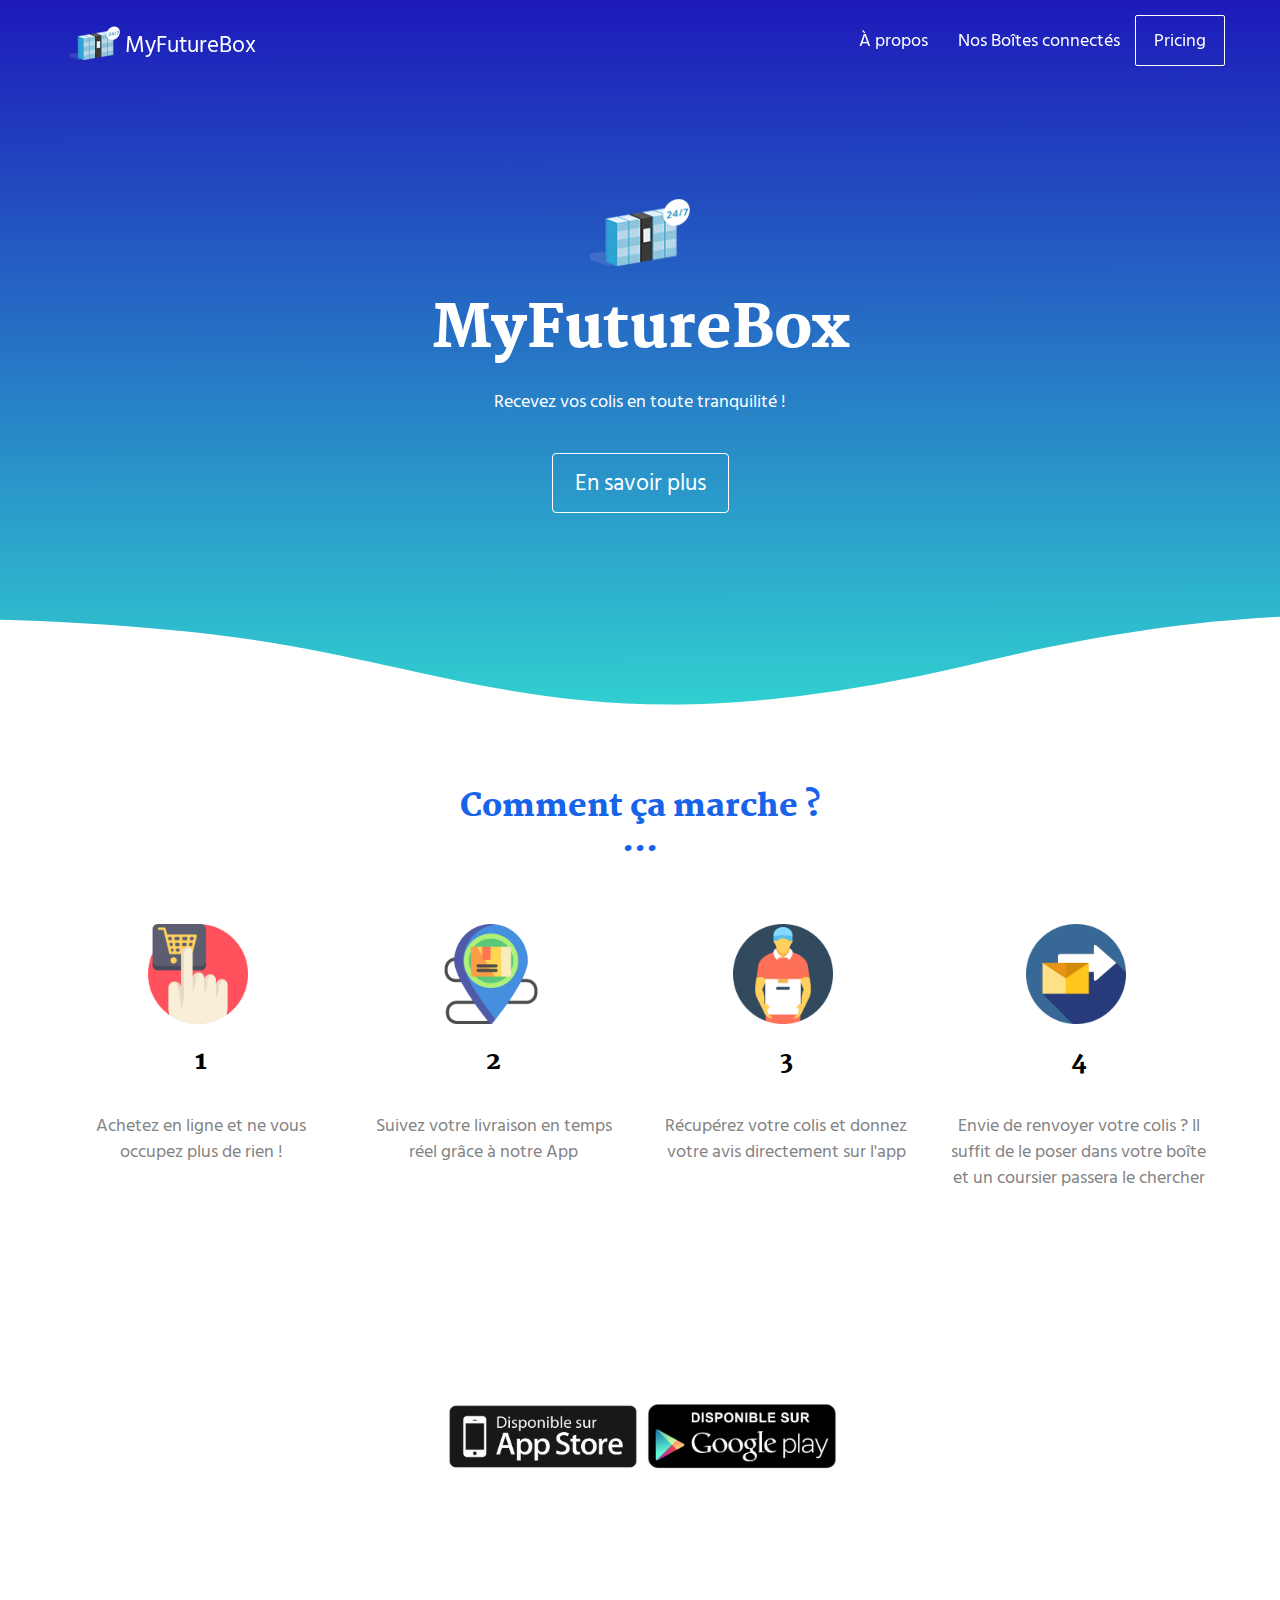
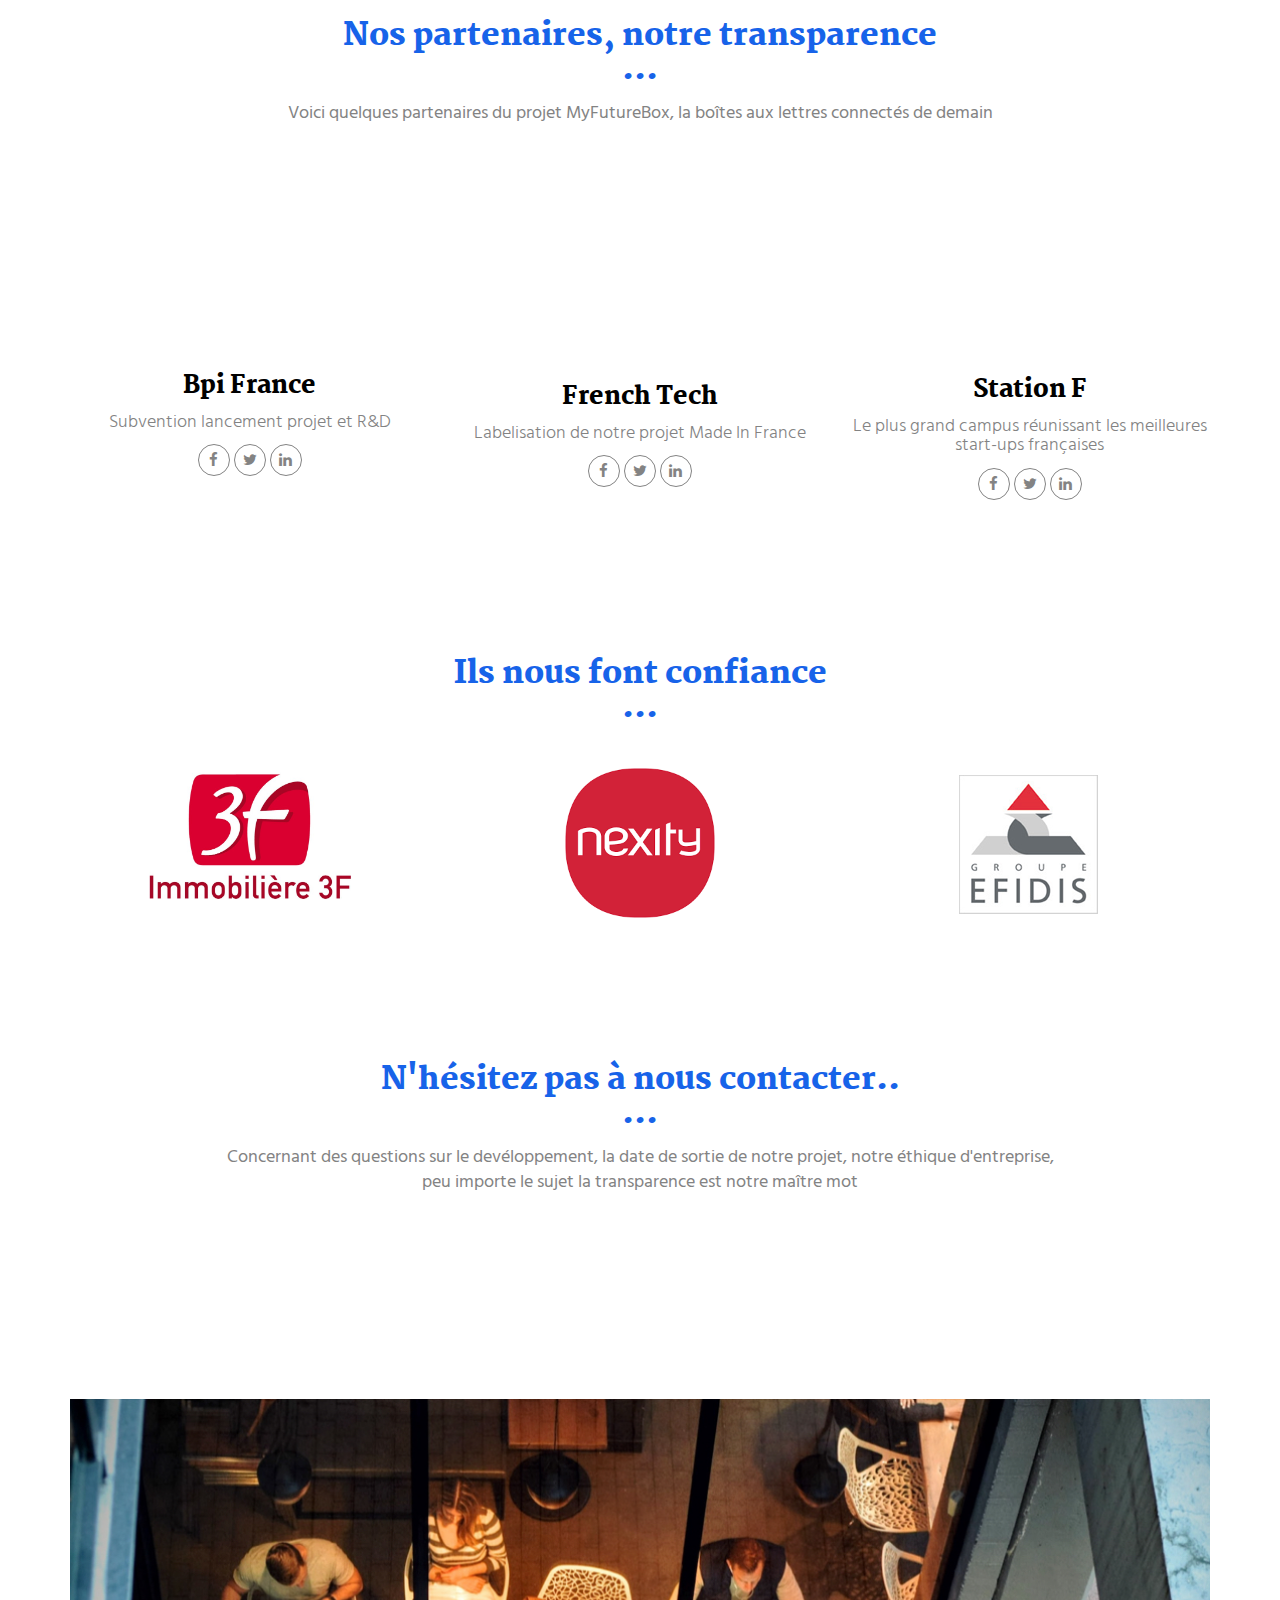
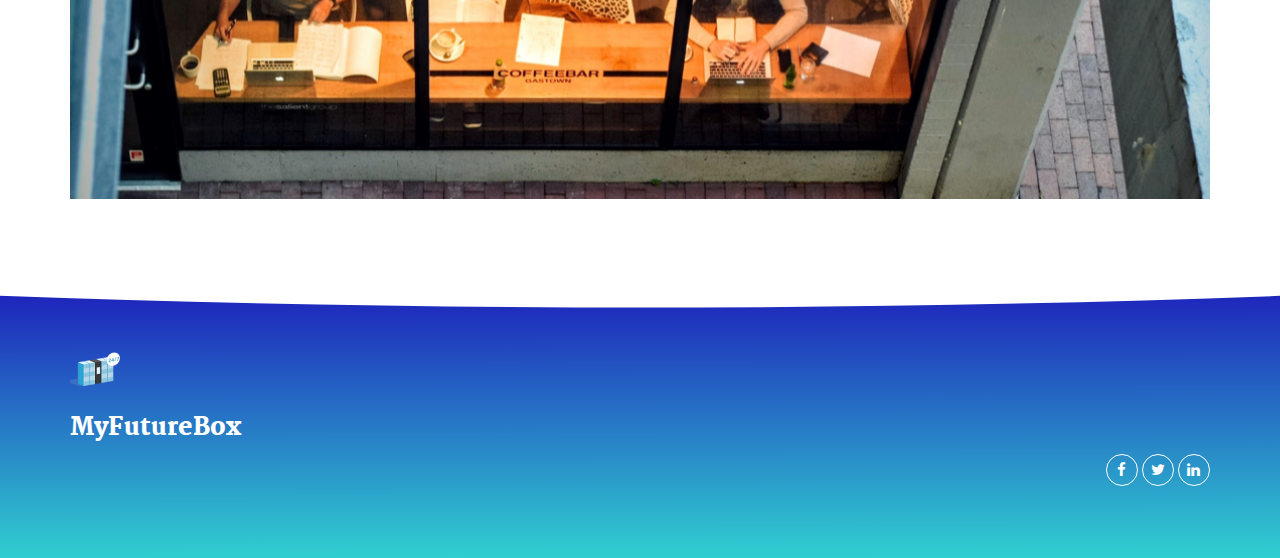
==== index.html @ 187f5837 "changed image" ====
<!DOCTYPE html>
<html lang="en">

<head>
  <meta charset="UTF-8">
  <meta content="IE=edge" http-equiv="X-UA-Compatible">
  <meta content="width=device-width,initial-scale=1" name="viewport">
  <meta content="description" name="description">
  <meta name="google" content="notranslate" />
  <meta content="Mashup templates have been developped by Orson.io team" name="author">

  <!-- Disable tap highlight on IE -->
  <meta name="msapplication-tap-highlight" content="no">
  
  
  <link rel="apple-touch-icon" sizes="180x180" href="./assets/apple-icon-180x180.png">
  <link href="./assets/favicon.ico" rel="icon">

  <link href="" rel="stylesheet">


  <title>MyFutureBox</title>
  <link rel="icon" type="image/png" href="assets/images/h23.png" />

<link href="./main.550dcf66.css" rel="stylesheet"></head>

<body> <!-- Add your content of header -->
<header>
  <nav class="navbar navbar-default active">
    <div class="container">
      <div class="navbar-header">
        <button type="button" class="navbar-toggle collapsed" data-toggle="collapse" data-target="#navbar-collapse" aria-expanded="false">
          <span class="sr-only">Toggle navigation</span>
          <span class="icon-bar"></span>
          <span class="icon-bar"></span>
          <span class="icon-bar"></span>
        </button>
        <a class="navbar-brand" href="./index.html" title="">
          <img src="./assets/images/h24.png" class="navbar-logo-img" alt="" style="width: 50px;">
          MyFutureBox
        </a>
      </div>

      <div class="collapse navbar-collapse" id="navbar-collapse">
        <ul class="nav navbar-nav navbar-right">
          <li><a href="./index.html" title="">À propos</a></li>
          <li><a href="./project.html" title="">Nos Boîtes connectés</a></li>
          <li>
            <p>
              <a href="./components.html" class="btn btn-default navbar-btn" title="">Pricing</a>
            </p>
          </li>

        </ul>
      </div> 
    </div>
  </nav>
</header>

<!-- Add your site or app content here -->
  <div class="hero-full-container background-image-container white-text-container">
    <div class="container">
      <div class="row">
        <div class="col-xs-12">
          <img src="./assets/images/h24.png" alt="">
          <h1>MyFutureBox</h1>
          <p>Recevez vos colis en toute tranquilité !</p>
          <br>
          <a href="./project.html" class="btn btn-default btn-lg" title="">En savoir plus</a>
        </div>
      </div>
    </div>
  </div>

  <div class="section-container">
    <div class="container">
      <div class="row">
        <div class="text-center">
          <h2 style="margin-bottom: 65px;">Comment ça marche ?</h2>
        </div>
        <div class="col-xs-12 col-md-3 ">
          <img src="assets/images/buy.png" alt="" style="width:100px; margin-left: 78px;">
         <div class="text-center">
          <h3>1</h3>
          <br>
          <p>Achetez en ligne et ne vous occupez plus de rien !</p>  
         </div> 
       </div>
       <div class="col-xs-12 col-md-3">
          <img src="assets/images/tracking.png" alt="" style="width:100px; margin-left: 78px;">
          <div class="text-center">
            <h3>2</h3>
            <br>
            <p>Suivez votre livraison en temps réel grâce à notre App</p>   
          </div>
       </div>
       <div class="col-xs-12 col-md-3">
          <img src="assets/images/delivery-man.png" alt="" style="width:100px; margin-left: 78px;">
          <div class="text-center">
            <h3>3</h3>
            <br>
            <p>Récupérez votre colis et donnez votre avis directement sur l'app</p>   
          </div>
       </div>
       <div class="col-xs-12 col-md-3">
          <img src="assets/images/email.png" alt="" style="width:100px; margin-left: 78px;">
          <div class="text-center">
            <h3>4</h3>
            <br>
            <p>Envie de renvoyer votre colis ? Il suffit de le poser dans votre boîte et un coursier passera le chercher</p>   
          </div>
       </div>
      </div>
    </div>
  </div>

  <div class="section-container">
    <div class="container">
      <div class="row">      
          <div class="col-xs-12 col-md-5 col-md-offset-1">
            <img src="assets/images/iphonex3.png" alt="" style="width: 900px;">
          </div> 
      </div> 
          <div class="text-center" style="margin-top: 50px;">
            <img src="assets/images/appstore.jpg" alt="" style="width: 200px;">
            <img src="assets/images/google.jpg" alt="" style="width: 190px;">
        </div>  
    </div>
  </div>

  <div class="section-container">
    <div class="container text-center">
      <div class="row section-container-spacer">
        <div class="col-xs-12 col-md-12">
          <h2>Nos partenaires, notre transparence</h2>
          <p>Voici quelques partenaires du projet MyFutureBox, la boîtes aux lettres connectés de demain </p>
        </div>  
      </div>
      <div class="row">
        <div class="col-xs-12 col-md-4">
          <img src="./assets/images/profil-01.jpg" alt="" class="reveal img-responsive reveal-content image-center">
          <h3>Bpi France</h3>
          <h4>Subvention lancement projet et R&D</h4>
          <p>
            <a href="https://facebook.com/" class="social-round-icon fa-icon" title="">
              <i class="fa fa-facebook" aria-hidden="true"></i>
            </a>
            <a href="https://twitter.com/" class="social-round-icon fa-icon" title="">
              <i class="fa fa-twitter" aria-hidden="true"></i>
            </a>
            <a href="https://www.linkedin.com/" class="social-round-icon fa-icon" title="">
              <i class="fa fa-linkedin" aria-hidden="true"></i>
            </a>
          </p>
        </div>
       
        <div class="col-xs-12 col-md-4">
          <img src="./assets/images/profil-02.jpg" alt="" class="reveal img-responsive reveal-content image-center">
          <h3>French Tech</h3>
          <h4>Labelisation de notre projet Made In France</h4>
         
          <p>
            <a href="https://facebook.com/" class="social-round-icon fa-icon" title="">
              <i class="fa fa-facebook" aria-hidden="true"></i>
            </a>
            <a href="https://twitter.com/" class="social-round-icon fa-icon" title="">
              <i class="fa fa-twitter" aria-hidden="true"></i>
            </a>
            <a href="https://www.linkedin.com/" class="social-round-icon fa-icon" title="">
              <i class="fa fa-linkedin" aria-hidden="true"></i>
            </a>
          </p>
        </div>
        <div class="col-xs-12 col-md-4">
          <img src="./assets/images/profil-03.jpg" alt="" class="reveal img-responsive reveal-content image-center" style="width: 184px;">
          <h3>Station F</h3>
          <h4>Le plus grand campus réunissant les meilleures start-ups françaises</h4>
          
          <p>
            <a href="https://facebook.com/" class="social-round-icon fa-icon" title="">
              <i class="fa fa-facebook" aria-hidden="true"></i>
            </a>
            <a href="https://twitter.com/" class="social-round-icon fa-icon" title="">
              <i class="fa fa-twitter" aria-hidden="true"></i>
            </a>
            <a href="https://www.linkedin.com/" class="social-round-icon fa-icon" title="">
              <i class="fa fa-linkedin" aria-hidden="true"></i>
            </a>
          </p>
        </div>
      </div>
    </div>
  </div>

  <div class="section-container">
    <div class="container text-center">
      <div class="row section-container-spacer">
        <div class="col-xs-12 col-md-12">
          <h2 class="text-center">Ils nous font confiance</h2>
          
        </div>  
      </div>
      <div class="row">
        <div class="col-xs-12 col-md-4">
          <img src="./assets/images/logo-01.png" alt="" class="img-responsive reveal-content image-center" style="width: 220px;">

        </div>
       
        <div class="col-xs-12 col-md-4">
          <img src="./assets/images/logo-02.png" alt="" class="img-responsive reveal-content image-center" style="width: 150px;">
        </div>
        <div class="col-xs-12 col-md-4">
          <img src="./assets/images/logo-03.png" alt="" class="img-responsive reveal-content image-center">
        </div>
      </div>
    </div>
  </div>
 
 
  <div class="section-container contact-container">
    <div class="container">
      <div class="row">
        <div class="col-xs-12 col-md-12">
          <div class="section-container-spacer">
            <h2 class="text-center">N'hésitez pas à nous contacter.. </h2>
            <p class="text-center">Concernant des questions sur le devéloppement, la date de sortie de notre projet, notre éthique d'entreprise,<br> peu importe le sujet la transparence est notre maître mot </p>
          </div>
          <div class="card-container">
            <div class="card card-shadow col-xs-10 col-xs-offset-1 col-md-8 col-md-offset-2 reveal">
              <form action="" class="reveal-content">
                <div class="row">
                  <div class="col-md-7">
                    <div class="form-group">
                      <input type="email" class="form-control" id="email" placeholder="Email">
                    </div>
                    <div class="form-group">
                      <input type="text" class="form-control" id="subject" placeholder="Sujet">
                    </div>
                    <div class="form-group">
                      <textarea class="form-control" rows="3" placeholder="Votre message"></textarea>
                    </div>
                    <button type="submit" class="btn btn-primary">Envoyer le message</button>
                  </div>
                  <div class="col-md-5">
                    <ul class="list-unstyled address-container">
                      <li>
                        <span class="fa-icon">
                          <i class="fa fa-phone" aria-hidden="true"></i>
                        </span>
                        + 33 9 07 45 12 65
                      </li>
                      <li>
                        <span class="fa-icon">
                          <i class="fa fa fa-map-o" aria-hidden="true"></i>
                        </span>
                        42 rue Moulbert 75016 Paris
                      </li>
                    </ul>
                  </div>
                </div>
              </form>
            </div>
            <div class="card-image col-xs-12" style="background-image: url('/assets/images/img-01.jpg')">
            </div>
          </div>
        </div>  
      </div>
    </div>
  </div>

<script>
  document.addEventListener("DOMContentLoaded", function (event) {
    navbarFixedTopAnimation();
  });
</script>

<footer class="footer-container white-text-container">
  <div class="container">
    <div class="row">

     
      <div class="col-xs-12">
        <img src="./assets/images/h24.png" class="navbar-logo-img" alt="" style="width: 50px;">
        <h3>MyFutureBox</h3>

        <div class="row">
          <div class="col-xs-12 col-sm-7">
          </div>
          <div class="col-xs-12 col-sm-5">
            <p class="text-right">
              <a href="https://facebook.com/" class="social-round-icon white-round-icon fa-icon" title="">
                <i class="fa fa-facebook" aria-hidden="true"></i>
              </a>
              <a href="https://twitter.com/" class="social-round-icon white-round-icon fa-icon" title="">
                <i class="fa fa-twitter" aria-hidden="true"></i>
              </a>
              <a href="https://www.linkedin.com/" class="social-round-icon white-round-icon fa-icon" title="">
                <i class="fa fa-linkedin" aria-hidden="true"></i>
              </a>
            </p>
          </div>
        </div>
        
        
      </div>
    </div>
  </div>
</footer>

<script>
  document.addEventListener("DOMContentLoaded", function (event) {
    navActivePage();
    scrollRevelation('.reveal');
  });
</script>

<!-- Google Analytics: change UA-XXXXX-X to be your site's ID 

<script>
  (function (i, s, o, g, r, a, m) {
    i['GoogleAnalyticsObject'] = r; i[r] = i[r] || function () {
      (i[r].q = i[r].q || []).push(arguments)
    }, i[r].l = 1 * new Date(); a = s.createElement(o),
      m = s.getElementsByTagName(o)[0]; a.async = 1; a.src = g; m.parentNode.insertBefore(a, m)
  })(window, document, 'script', '//www.google-analytics.com/analytics.js', 'ga');
  ga('create', 'UA-XXXXX-X', 'auto');
  ga('send', 'pageview');
</script>

--> <script type="text/javascript" src="./main.0cf8b554.js"></script></body>

</html>
---- main.550dcf66.css ----
@import url(https://fonts.googleapis.com/css?family=Hind+Siliguri:300,600|Martel:400,900);@import url(https://maxcdn.bootstrapcdn.com/font-awesome/4.7.0/css/font-awesome.min.css);/*!
 * Bootstrap v3.3.7 (http://getbootstrap.com)
 * Copyright 2011-2016 Twitter, Inc.
 * Licensed under MIT (https://github.com/twbs/bootstrap/blob/master/LICENSE)
 */
/*! normalize.css v3.0.3 | MIT License | github.com/necolas/normalize.css */html{font-family:sans-serif;-ms-text-size-adjust:100%;-webkit-text-size-adjust:100%}body{margin:0}article,aside,details,figcaption,figure,footer,header,hgroup,main,menu,nav,section,summary{display:block}audio,canvas,progress,video{display:inline-block;vertical-align:baseline}audio:not([controls]){display:none;height:0}[hidden],template{display:none}a{background-color:transparent}a:active,a:hover{outline:0}abbr[title]{border-bottom:1px dotted}b,strong{font-weight:700}dfn{font-style:italic}h1{font-size:2em;margin:.67em 0}mark{background:#ff0;color:#000}small{font-size:80%}sub,sup{font-size:75%;line-height:0;position:relative;vertical-align:baseline}sup{top:-.5em}sub{bottom:-.25em}img{border:0}svg:not(:root){overflow:hidden}figure{margin:1em 40px}hr{box-sizing:content-box;height:0}pre{overflow:auto}code,kbd,pre,samp{font-family:monospace,monospace;font-size:1em}button,input,optgroup,select,textarea{color:inherit;font:inherit;margin:0}button{overflow:visible}button,select{text-transform:none}button,html input[type=button],input[type=reset],input[type=submit]{-webkit-appearance:button;cursor:pointer}button[disabled],html input[disabled]{cursor:default}button::-moz-focus-inner,input::-moz-focus-inner{border:0;padding:0}input{line-height:normal}input[type=checkbox],input[type=radio]{box-sizing:border-box;padding:0}input[type=number]::-webkit-inner-spin-button,input[type=number]::-webkit-outer-spin-button{height:auto}input[type=search]{-webkit-appearance:textfield;box-sizing:content-box}input[type=search]::-webkit-search-cancel-button,input[type=search]::-webkit-search-decoration{-webkit-appearance:none}fieldset{border:1px solid silver;margin:0 2px;padding:.35em .625em .75em}textarea{overflow:auto}optgroup{font-weight:700}table{border-collapse:collapse;border-spacing:0}td,th{padding:0}

/*! Source: https://github.com/h5bp/html5-boilerplate/blob/master/src/css/main.css */@media print{*,:after,:before{background:transparent!important;color:#000!important;box-shadow:none!important;text-shadow:none!important}a,a:visited{text-decoration:underline}a[href]:after{content:" (" attr(href) ")"}abbr[title]:after{content:" (" attr(title) ")"}a[href^="#"]:after,a[href^="javascript:"]:after{content:""}blockquote,pre{border:1px solid #999;page-break-inside:avoid}thead{display:table-header-group}img,tr{page-break-inside:avoid}img{max-width:100%!important}h2,h3,p{orphans:3;widows:3}h2,h3{page-break-after:avoid}.navbar{display:none}.btn>.caret,.dropup>.btn>.caret{border-top-color:#000!important}.label{border:1px solid #000}.table{border-collapse:collapse!important}.table td,.table th{background-color:#fff!important}.table-bordered td,.table-bordered th{border:1px solid #ddd!important}}*,:after,:before{-webkit-box-sizing:border-box;-moz-box-sizing:border-box;box-sizing:border-box}html{font-size:10px;-webkit-tap-highlight-color:transparent}body{font-family:Hind Siliguri,Helvetica,Arial,sans-serif;font-size:18px;line-height:1.42857;color:#838383;background-color:#fff}button,input,select,textarea{font-family:inherit;font-size:inherit;line-height:inherit}a{color:#1763e9;text-decoration:none}a:focus,a:hover{color:#1045a4;text-decoration:underline}a:focus{outline:5px auto -webkit-focus-ring-color;outline-offset:-2px}figure{margin:0}img{vertical-align:middle}.img-responsive{display:block;max-width:100%;height:auto}.img-rounded{border-radius:4px}.img-thumbnail{padding:4px;line-height:1.42857;background-color:#fff;border:1px solid #ddd;border-radius:2px;-webkit-transition:all .2s ease-in-out;-o-transition:all .2s ease-in-out;transition:all .2s ease-in-out;display:inline-block;max-width:100%;height:auto}.img-circle{border-radius:50%}hr{margin-top:25px;margin-bottom:25px;border:0;border-top:1px solid #eee}.sr-only{position:absolute;width:1px;height:1px;margin:-1px;padding:0;overflow:hidden;clip:rect(0,0,0,0);border:0}.sr-only-focusable:active,.sr-only-focusable:focus{position:static;width:auto;height:auto;margin:0;overflow:visible;clip:auto}[role=button]{cursor:pointer}.h1,.h2,.h3,.h4,.h5,.h6,h1,h2,h3,h4,h5,h6{font-family:Martel,Times New Roman,Times,serif;font-weight:900;line-height:1.1;color:#1763e9}.h1 .small,.h1 small,.h2 .small,.h2 small,.h3 .small,.h3 small,.h4 .small,.h4 small,.h5 .small,.h5 small,.h6 .small,.h6 small,h1 .small,h1 small,h2 .small,h2 small,h3 .small,h3 small,h4 .small,h4 small,h5 .small,h5 small,h6 .small,h6 small{font-weight:400;line-height:1;color:#777}.h1,.h2,.h3,h1,h2,h3{margin-top:25px;margin-bottom:12.5px}.h1 .small,.h1 small,.h2 .small,.h2 small,.h3 .small,.h3 small,h1 .small,h1 small,h2 .small,h2 small,h3 .small,h3 small{font-size:65%}.h4,.h5,.h6,h4,h5,h6{margin-top:12.5px;margin-bottom:12.5px}.h4 .small,.h4 small,.h5 .small,.h5 small,.h6 .small,.h6 small,h4 .small,h4 small,h5 .small,h5 small,h6 .small,h6 small{font-size:75%}.h1,h1{font-size:59px}.h2,h2{font-size:31px}.h3,h3{font-size:24px}.h4,.h5,h4,h5{font-size:18px}.h6,h6{font-size:16px}p{margin:0 0 12.5px}.lead{margin-bottom:25px;font-size:20px;font-weight:300;line-height:1.4}@media (min-width:768px){.lead{font-size:27px}}.small,small{font-size:77%}.mark,mark{background-color:#fcf8e3;padding:.2em}.text-left{text-align:left}.text-right{text-align:right}.text-center{text-align:center}.text-justify{text-align:justify}.text-nowrap{white-space:nowrap}.text-lowercase{text-transform:lowercase}.initialism,.text-uppercase{text-transform:uppercase}.text-capitalize{text-transform:capitalize}.text-muted{color:#777}.text-primary{color:#1763e9}a.text-primary:focus,a.text-primary:hover{color:#124fbb}.text-success{color:#fff}a.text-success:focus,a.text-success:hover{color:#e6e6e6}.text-info{color:#31708f}a.text-info:focus,a.text-info:hover{color:#245269}.text-warning{color:#8a6d3b}a.text-warning:focus,a.text-warning:hover{color:#66512c}.text-danger{color:#fff}a.text-danger:focus,a.text-danger:hover{color:#e6e6e6}.bg-primary{color:#fff;background-color:#1763e9}a.bg-primary:focus,a.bg-primary:hover{background-color:#124fbb}.bg-success{background-color:#08005f}a.bg-success:focus,a.bg-success:hover{background-color:#04002c}.bg-info{background-color:#d9edf7}a.bg-info:focus,a.bg-info:hover{background-color:#afd9ee}.bg-warning{background-color:#fcf8e3}a.bg-warning:focus,a.bg-warning:hover{background-color:#f7ecb5}.bg-danger{background-color:#ca044b}a.bg-danger:focus,a.bg-danger:hover{background-color:#980338}.page-header{padding-bottom:11.5px;margin:50px 0 25px;border-bottom:1px solid #eee}ol,ul{margin-top:0;margin-bottom:12.5px}ol ol,ol ul,ul ol,ul ul{margin-bottom:0}.list-inline,.list-unstyled{padding-left:0;list-style:none}.list-inline{margin-left:-5px}.list-inline>li{display:inline-block;padding-left:5px;padding-right:5px}dl{margin-top:0;margin-bottom:25px}dd,dt{line-height:1.42857}dt{font-weight:700}dd{margin-left:0}.dl-horizontal dd:after,.dl-horizontal dd:before{content:" ";display:table}.dl-horizontal dd:after{clear:both}@media (min-width:768px){.dl-horizontal dt{float:left;width:160px;clear:left;text-align:right;overflow:hidden;text-overflow:ellipsis;white-space:nowrap}.dl-horizontal dd{margin-left:180px}}abbr[data-original-title],abbr[title]{cursor:help;border-bottom:1px dotted #777}.initialism{font-size:90%}blockquote{padding:12.5px 25px;margin:0 0 25px;font-size:22.5px;border-left:5px solid #eee}blockquote ol:last-child,blockquote p:last-child,blockquote ul:last-child{margin-bottom:0}blockquote .small,blockquote footer,blockquote small{display:block;font-size:80%;line-height:1.42857;color:#777}blockquote .small:before,blockquote footer:before,blockquote small:before{content:"\2014   \A0"}.blockquote-reverse,blockquote.pull-right{padding-right:15px;padding-left:0;border-right:5px solid #eee;border-left:0;text-align:right}.blockquote-reverse .small:before,.blockquote-reverse footer:before,.blockquote-reverse small:before,blockquote.pull-right .small:before,blockquote.pull-right footer:before,blockquote.pull-right small:before{content:""}.blockquote-reverse .small:after,.blockquote-reverse footer:after,.blockquote-reverse small:after,blockquote.pull-right .small:after,blockquote.pull-right footer:after,blockquote.pull-right small:after{content:"\A0   \2014"}address{margin-bottom:25px;font-style:normal;line-height:1.42857}code,kbd,pre,samp{font-family:Menlo,Monaco,Consolas,Courier New,monospace}code{color:#c7254e;background-color:#f9f2f4}code,kbd{padding:2px 4px;font-size:90%;border-radius:2px}kbd{color:#fff;background-color:#333;box-shadow:inset 0 -1px 0 rgba(0,0,0,.25)}kbd kbd{padding:0;font-size:100%;font-weight:700;box-shadow:none}pre{display:block;padding:12px;margin:0 0 12.5px;font-size:17px;line-height:1.42857;word-break:break-all;word-wrap:break-word;color:#333;background-color:#f5f5f5;border:1px solid #ccc;border-radius:2px}pre code{padding:0;font-size:inherit;color:inherit;white-space:pre-wrap;background-color:transparent;border-radius:0}.pre-scrollable{max-height:340px;overflow-y:scroll}.container{margin-right:auto;margin-left:auto;padding-left:15px;padding-right:15px}.container:after,.container:before{content:" ";display:table}.container:after{clear:both}@media (min-width:768px){.container{width:750px}}@media (min-width:992px){.container{width:970px}}@media (min-width:1200px){.container{width:1170px}}.container-fluid{margin-right:auto;margin-left:auto;padding-left:15px;padding-right:15px}.container-fluid:after,.container-fluid:before{content:" ";display:table}.container-fluid:after{clear:both}.row{margin-left:-15px;margin-right:-15px}.row:after,.row:before{content:" ";display:table}.row:after{clear:both}.col-lg-1,.col-lg-2,.col-lg-3,.col-lg-4,.col-lg-5,.col-lg-6,.col-lg-7,.col-lg-8,.col-lg-9,.col-lg-10,.col-lg-11,.col-lg-12,.col-md-1,.col-md-2,.col-md-3,.col-md-4,.col-md-5,.col-md-6,.col-md-7,.col-md-8,.col-md-9,.col-md-10,.col-md-11,.col-md-12,.col-sm-1,.col-sm-2,.col-sm-3,.col-sm-4,.col-sm-5,.col-sm-6,.col-sm-7,.col-sm-8,.col-sm-9,.col-sm-10,.col-sm-11,.col-sm-12,.col-xs-1,.col-xs-2,.col-xs-3,.col-xs-4,.col-xs-5,.col-xs-6,.col-xs-7,.col-xs-8,.col-xs-9,.col-xs-10,.col-xs-11,.col-xs-12{position:relative;min-height:1px;padding-left:15px;padding-right:15px}.col-xs-1,.col-xs-2,.col-xs-3,.col-xs-4,.col-xs-5,.col-xs-6,.col-xs-7,.col-xs-8,.col-xs-9,.col-xs-10,.col-xs-11,.col-xs-12{float:left}.col-xs-1{width:8.33333%}.col-xs-2{width:16.66667%}.col-xs-3{width:25%}.col-xs-4{width:33.33333%}.col-xs-5{width:41.66667%}.col-xs-6{width:50%}.col-xs-7{width:58.33333%}.col-xs-8{width:66.66667%}.col-xs-9{width:75%}.col-xs-10{width:83.33333%}.col-xs-11{width:91.66667%}.col-xs-12{width:100%}.col-xs-pull-0{right:auto}.col-xs-pull-1{right:8.33333%}.col-xs-pull-2{right:16.66667%}.col-xs-pull-3{right:25%}.col-xs-pull-4{right:33.33333%}.col-xs-pull-5{right:41.66667%}.col-xs-pull-6{right:50%}.col-xs-pull-7{right:58.33333%}.col-xs-pull-8{right:66.66667%}.col-xs-pull-9{right:75%}.col-xs-pull-10{right:83.33333%}.col-xs-pull-11{right:91.66667%}.col-xs-pull-12{right:100%}.col-xs-push-0{left:auto}.col-xs-push-1{left:8.33333%}.col-xs-push-2{left:16.66667%}.col-xs-push-3{left:25%}.col-xs-push-4{left:33.33333%}.col-xs-push-5{left:41.66667%}.col-xs-push-6{left:50%}.col-xs-push-7{left:58.33333%}.col-xs-push-8{left:66.66667%}.col-xs-push-9{left:75%}.col-xs-push-10{left:83.33333%}.col-xs-push-11{left:91.66667%}.col-xs-push-12{left:100%}.col-xs-offset-0{margin-left:0}.col-xs-offset-1{margin-left:8.33333%}.col-xs-offset-2{margin-left:16.66667%}.col-xs-offset-3{margin-left:25%}.col-xs-offset-4{margin-left:33.33333%}.col-xs-offset-5{margin-left:41.66667%}.col-xs-offset-6{margin-left:50%}.col-xs-offset-7{margin-left:58.33333%}.col-xs-offset-8{margin-left:66.66667%}.col-xs-offset-9{margin-left:75%}.col-xs-offset-10{margin-left:83.33333%}.col-xs-offset-11{margin-left:91.66667%}.col-xs-offset-12{margin-left:100%}@media (min-width:768px){.col-sm-1,.col-sm-2,.col-sm-3,.col-sm-4,.col-sm-5,.col-sm-6,.col-sm-7,.col-sm-8,.col-sm-9,.col-sm-10,.col-sm-11,.col-sm-12{float:left}.col-sm-1{width:8.33333%}.col-sm-2{width:16.66667%}.col-sm-3{width:25%}.col-sm-4{width:33.33333%}.col-sm-5{width:41.66667%}.col-sm-6{width:50%}.col-sm-7{width:58.33333%}.col-sm-8{width:66.66667%}.col-sm-9{width:75%}.col-sm-10{width:83.33333%}.col-sm-11{width:91.66667%}.col-sm-12{width:100%}.col-sm-pull-0{right:auto}.col-sm-pull-1{right:8.33333%}.col-sm-pull-2{right:16.66667%}.col-sm-pull-3{right:25%}.col-sm-pull-4{right:33.33333%}.col-sm-pull-5{right:41.66667%}.col-sm-pull-6{right:50%}.col-sm-pull-7{right:58.33333%}.col-sm-pull-8{right:66.66667%}.col-sm-pull-9{right:75%}.col-sm-pull-10{right:83.33333%}.col-sm-pull-11{right:91.66667%}.col-sm-pull-12{right:100%}.col-sm-push-0{left:auto}.col-sm-push-1{left:8.33333%}.col-sm-push-2{left:16.66667%}.col-sm-push-3{left:25%}.col-sm-push-4{left:33.33333%}.col-sm-push-5{left:41.66667%}.col-sm-push-6{left:50%}.col-sm-push-7{left:58.33333%}.col-sm-push-8{left:66.66667%}.col-sm-push-9{left:75%}.col-sm-push-10{left:83.33333%}.col-sm-push-11{left:91.66667%}.col-sm-push-12{left:100%}.col-sm-offset-0{margin-left:0}.col-sm-offset-1{margin-left:8.33333%}.col-sm-offset-2{margin-left:16.66667%}.col-sm-offset-3{margin-left:25%}.col-sm-offset-4{margin-left:33.33333%}.col-sm-offset-5{margin-left:41.66667%}.col-sm-offset-6{margin-left:50%}.col-sm-offset-7{margin-left:58.33333%}.col-sm-offset-8{margin-left:66.66667%}.col-sm-offset-9{margin-left:75%}.col-sm-offset-10{margin-left:83.33333%}.col-sm-offset-11{margin-left:91.66667%}.col-sm-offset-12{margin-left:100%}}@media (min-width:992px){.col-md-1,.col-md-2,.col-md-3,.col-md-4,.col-md-5,.col-md-6,.col-md-7,.col-md-8,.col-md-9,.col-md-10,.col-md-11,.col-md-12{float:left}.col-md-1{width:8.33333%}.col-md-2{width:16.66667%}.col-md-3{width:25%}.col-md-4{width:33.33333%}.col-md-5{width:41.66667%}.col-md-6{width:50%}.col-md-7{width:58.33333%}.col-md-8{width:66.66667%}.col-md-9{width:75%}.col-md-10{width:83.33333%}.col-md-11{width:91.66667%}.col-md-12{width:100%}.col-md-pull-0{right:auto}.col-md-pull-1{right:8.33333%}.col-md-pull-2{right:16.66667%}.col-md-pull-3{right:25%}.col-md-pull-4{right:33.33333%}.col-md-pull-5{right:41.66667%}.col-md-pull-6{right:50%}.col-md-pull-7{right:58.33333%}.col-md-pull-8{right:66.66667%}.col-md-pull-9{right:75%}.col-md-pull-10{right:83.33333%}.col-md-pull-11{right:91.66667%}.col-md-pull-12{right:100%}.col-md-push-0{left:auto}.col-md-push-1{left:8.33333%}.col-md-push-2{left:16.66667%}.col-md-push-3{left:25%}.col-md-push-4{left:33.33333%}.col-md-push-5{left:41.66667%}.col-md-push-6{left:50%}.col-md-push-7{left:58.33333%}.col-md-push-8{left:66.66667%}.col-md-push-9{left:75%}.col-md-push-10{left:83.33333%}.col-md-push-11{left:91.66667%}.col-md-push-12{left:100%}.col-md-offset-0{margin-left:0}.col-md-offset-1{margin-left:8.33333%}.col-md-offset-2{margin-left:16.66667%}.col-md-offset-3{margin-left:25%}.col-md-offset-4{margin-left:33.33333%}.col-md-offset-5{margin-left:41.66667%}.col-md-offset-6{margin-left:50%}.col-md-offset-7{margin-left:58.33333%}.col-md-offset-8{margin-left:66.66667%}.col-md-offset-9{margin-left:75%}.col-md-offset-10{margin-left:83.33333%}.col-md-offset-11{margin-left:91.66667%}.col-md-offset-12{margin-left:100%}}@media (min-width:1200px){.col-lg-1,.col-lg-2,.col-lg-3,.col-lg-4,.col-lg-5,.col-lg-6,.col-lg-7,.col-lg-8,.col-lg-9,.col-lg-10,.col-lg-11,.col-lg-12{float:left}.col-lg-1{width:8.33333%}.col-lg-2{width:16.66667%}.col-lg-3{width:25%}.col-lg-4{width:33.33333%}.col-lg-5{width:41.66667%}.col-lg-6{width:50%}.col-lg-7{width:58.33333%}.col-lg-8{width:66.66667%}.col-lg-9{width:75%}.col-lg-10{width:83.33333%}.col-lg-11{width:91.66667%}.col-lg-12{width:100%}.col-lg-pull-0{right:auto}.col-lg-pull-1{right:8.33333%}.col-lg-pull-2{right:16.66667%}.col-lg-pull-3{right:25%}.col-lg-pull-4{right:33.33333%}.col-lg-pull-5{right:41.66667%}.col-lg-pull-6{right:50%}.col-lg-pull-7{right:58.33333%}.col-lg-pull-8{right:66.66667%}.col-lg-pull-9{right:75%}.col-lg-pull-10{right:83.33333%}.col-lg-pull-11{right:91.66667%}.col-lg-pull-12{right:100%}.col-lg-push-0{left:auto}.col-lg-push-1{left:8.33333%}.col-lg-push-2{left:16.66667%}.col-lg-push-3{left:25%}.col-lg-push-4{left:33.33333%}.col-lg-push-5{left:41.66667%}.col-lg-push-6{left:50%}.col-lg-push-7{left:58.33333%}.col-lg-push-8{left:66.66667%}.col-lg-push-9{left:75%}.col-lg-push-10{left:83.33333%}.col-lg-push-11{left:91.66667%}.col-lg-push-12{left:100%}.col-lg-offset-0{margin-left:0}.col-lg-offset-1{margin-left:8.33333%}.col-lg-offset-2{margin-left:16.66667%}.col-lg-offset-3{margin-left:25%}.col-lg-offset-4{margin-left:33.33333%}.col-lg-offset-5{margin-left:41.66667%}.col-lg-offset-6{margin-left:50%}.col-lg-offset-7{margin-left:58.33333%}.col-lg-offset-8{margin-left:66.66667%}.col-lg-offset-9{margin-left:75%}.col-lg-offset-10{margin-left:83.33333%}.col-lg-offset-11{margin-left:91.66667%}.col-lg-offset-12{margin-left:100%}}table{background-color:transparent}caption{padding-top:8px;padding-bottom:8px;color:#777}caption,th{text-align:left}.table{width:100%;max-width:100%;margin-bottom:25px}.table>tbody>tr>td,.table>tbody>tr>th,.table>tfoot>tr>td,.table>tfoot>tr>th,.table>thead>tr>td,.table>thead>tr>th{padding:8px;line-height:1.42857;vertical-align:top;border-top:1px solid #ddd}.table>thead>tr>th{vertical-align:bottom;border-bottom:2px solid #ddd}.table>caption+thead>tr:first-child>td,.table>caption+thead>tr:first-child>th,.table>colgroup+thead>tr:first-child>td,.table>colgroup+thead>tr:first-child>th,.table>thead:first-child>tr:first-child>td,.table>thead:first-child>tr:first-child>th{border-top:0}.table>tbody+tbody{border-top:2px solid #ddd}.table .table{background-color:#fff}.table-condensed>tbody>tr>td,.table-condensed>tbody>tr>th,.table-condensed>tfoot>tr>td,.table-condensed>tfoot>tr>th,.table-condensed>thead>tr>td,.table-condensed>thead>tr>th{padding:5px}.table-bordered,.table-bordered>tbody>tr>td,.table-bordered>tbody>tr>th,.table-bordered>tfoot>tr>td,.table-bordered>tfoot>tr>th,.table-bordered>thead>tr>td,.table-bordered>thead>tr>th{border:1px solid #ddd}.table-bordered>thead>tr>td,.table-bordered>thead>tr>th{border-bottom-width:2px}.table-striped>tbody>tr:nth-of-type(odd){background-color:#f9f9f9}.table-hover>tbody>tr:hover{background-color:#f5f5f5}table col[class*=col-]{position:static;float:none;display:table-column}table td[class*=col-],table th[class*=col-]{position:static;float:none;display:table-cell}.table>tbody>tr.active>td,.table>tbody>tr.active>th,.table>tbody>tr>td.active,.table>tbody>tr>th.active,.table>tfoot>tr.active>td,.table>tfoot>tr.active>th,.table>tfoot>tr>td.active,.table>tfoot>tr>th.active,.table>thead>tr.active>td,.table>thead>tr.active>th,.table>thead>tr>td.active,.table>thead>tr>th.active{background-color:#f5f5f5}.table-hover>tbody>tr.active:hover>td,.table-hover>tbody>tr.active:hover>th,.table-hover>tbody>tr:hover>.active,.table-hover>tbody>tr>td.active:hover,.table-hover>tbody>tr>th.active:hover{background-color:#e8e8e8}.table>tbody>tr.success>td,.table>tbody>tr.success>th,.table>tbody>tr>td.success,.table>tbody>tr>th.success,.table>tfoot>tr.success>td,.table>tfoot>tr.success>th,.table>tfoot>tr>td.success,.table>tfoot>tr>th.success,.table>thead>tr.success>td,.table>thead>tr.success>th,.table>thead>tr>td.success,.table>thead>tr>th.success{background-color:#08005f}.table-hover>tbody>tr.success:hover>td,.table-hover>tbody>tr.success:hover>th,.table-hover>tbody>tr:hover>.success,.table-hover>tbody>tr>td.success:hover,.table-hover>tbody>tr>th.success:hover{background-color:#060046}.table>tbody>tr.info>td,.table>tbody>tr.info>th,.table>tbody>tr>td.info,.table>tbody>tr>th.info,.table>tfoot>tr.info>td,.table>tfoot>tr.info>th,.table>tfoot>tr>td.info,.table>tfoot>tr>th.info,.table>thead>tr.info>td,.table>thead>tr.info>th,.table>thead>tr>td.info,.table>thead>tr>th.info{background-color:#d9edf7}.table-hover>tbody>tr.info:hover>td,.table-hover>tbody>tr.info:hover>th,.table-hover>tbody>tr:hover>.info,.table-hover>tbody>tr>td.info:hover,.table-hover>tbody>tr>th.info:hover{background-color:#c4e3f3}.table>tbody>tr.warning>td,.table>tbody>tr.warning>th,.table>tbody>tr>td.warning,.table>tbody>tr>th.warning,.table>tfoot>tr.warning>td,.table>tfoot>tr.warning>th,.table>tfoot>tr>td.warning,.table>tfoot>tr>th.warning,.table>thead>tr.warning>td,.table>thead>tr.warning>th,.table>thead>tr>td.warning,.table>thead>tr>th.warning{background-color:#fcf8e3}.table-hover>tbody>tr.warning:hover>td,.table-hover>tbody>tr.warning:hover>th,.table-hover>tbody>tr:hover>.warning,.table-hover>tbody>tr>td.warning:hover,.table-hover>tbody>tr>th.warning:hover{background-color:#faf2cc}.table>tbody>tr.danger>td,.table>tbody>tr.danger>th,.table>tbody>tr>td.danger,.table>tbody>tr>th.danger,.table>tfoot>tr.danger>td,.table>tfoot>tr.danger>th,.table>tfoot>tr>td.danger,.table>tfoot>tr>th.danger,.table>thead>tr.danger>td,.table>thead>tr.danger>th,.table>thead>tr>td.danger,.table>thead>tr>th.danger{background-color:#ca044b}.table-hover>tbody>tr.danger:hover>td,.table-hover>tbody>tr.danger:hover>th,.table-hover>tbody>tr:hover>.danger,.table-hover>tbody>tr>td.danger:hover,.table-hover>tbody>tr>th.danger:hover{background-color:#b10442}.table-responsive{overflow-x:auto;min-height:.01%}@media screen and (max-width:767px){.table-responsive{width:100%;margin-bottom:18.75px;overflow-y:hidden;-ms-overflow-style:-ms-autohiding-scrollbar;border:1px solid #ddd}.table-responsive>.table{margin-bottom:0}.table-responsive>.table>tbody>tr>td,.table-responsive>.table>tbody>tr>th,.table-responsive>.table>tfoot>tr>td,.table-responsive>.table>tfoot>tr>th,.table-responsive>.table>thead>tr>td,.table-responsive>.table>thead>tr>th{white-space:nowrap}.table-responsive>.table-bordered{border:0}.table-responsive>.table-bordered>tbody>tr>td:first-child,.table-responsive>.table-bordered>tbody>tr>th:first-child,.table-responsive>.table-bordered>tfoot>tr>td:first-child,.table-responsive>.table-bordered>tfoot>tr>th:first-child,.table-responsive>.table-bordered>thead>tr>td:first-child,.table-responsive>.table-bordered>thead>tr>th:first-child{border-left:0}.table-responsive>.table-bordered>tbody>tr>td:last-child,.table-responsive>.table-bordered>tbody>tr>th:last-child,.table-responsive>.table-bordered>tfoot>tr>td:last-child,.table-responsive>.table-bordered>tfoot>tr>th:last-child,.table-responsive>.table-bordered>thead>tr>td:last-child,.table-responsive>.table-bordered>thead>tr>th:last-child{border-right:0}.table-responsive>.table-bordered>tbody>tr:last-child>td,.table-responsive>.table-bordered>tbody>tr:last-child>th,.table-responsive>.table-bordered>tfoot>tr:last-child>td,.table-responsive>.table-bordered>tfoot>tr:last-child>th{border-bottom:0}}fieldset{margin:0;min-width:0}fieldset,legend{padding:0;border:0}legend{display:block;width:100%;margin-bottom:25px;font-size:27px;line-height:inherit;color:#333;border-bottom:1px solid #e5e5e5}label{display:inline-block;max-width:100%;margin-bottom:5px;font-weight:700}input[type=search]{-webkit-box-sizing:border-box;-moz-box-sizing:border-box;box-sizing:border-box}input[type=checkbox],input[type=radio]{margin:4px 0 0;margin-top:1px\9;line-height:normal}input[type=file]{display:block}input[type=range]{display:block;width:100%}select[multiple],select[size]{height:auto}input[type=checkbox]:focus,input[type=file]:focus,input[type=radio]:focus{outline:5px auto -webkit-focus-ring-color;outline-offset:-2px}output{padding-top:13px}.form-control,output{display:block;font-size:18px;line-height:1.42857;color:#555}.form-control{width:100%;height:51px;padding:12px 18px;background-color:#fff;background-image:none;border:1px solid #ddd;border-radius:2px;-webkit-box-shadow:inset 0 1px 1px rgba(0,0,0,.075);box-shadow:inset 0 1px 1px rgba(0,0,0,.075);-webkit-transition:border-color .15s ease-in-out,box-shadow .15s ease-in-out;-o-transition:border-color ease-in-out .15s,box-shadow ease-in-out .15s;transition:border-color .15s ease-in-out,box-shadow .15s ease-in-out}.form-control:focus{border-color:#66afe9;-webkit-box-shadow:inset 0 1px 1px rgba(0,0,0,.075),0 0 8px rgba(102,175,233,.6);box-shadow:inset 0 1px 1px rgba(0,0,0,.075),0 0 8px rgba(102,175,233,.6)}.form-control::-moz-placeholder{color:#999;opacity:1}.form-control:-ms-input-placeholder{color:#999}.form-control::-webkit-input-placeholder{color:#999}.form-control::-ms-expand{border:0;background-color:transparent}.form-control[disabled],.form-control[readonly],fieldset[disabled] .form-control{background-color:#eee;opacity:1}.form-control[disabled],fieldset[disabled] .form-control{cursor:not-allowed}textarea.form-control{height:auto}input[type=search]{-webkit-appearance:none}@media screen and (-webkit-min-device-pixel-ratio:0){input[type=date].form-control,input[type=datetime-local].form-control,input[type=month].form-control,input[type=time].form-control{line-height:51px}.input-group-sm>.input-group-btn>input[type=date].btn,.input-group-sm>.input-group-btn>input[type=datetime-local].btn,.input-group-sm>.input-group-btn>input[type=month].btn,.input-group-sm>.input-group-btn>input[type=time].btn,.input-group-sm>input[type=date].form-control,.input-group-sm>input[type=date].input-group-addon,.input-group-sm>input[type=datetime-local].form-control,.input-group-sm>input[type=datetime-local].input-group-addon,.input-group-sm>input[type=month].form-control,.input-group-sm>input[type=month].input-group-addon,.input-group-sm>input[type=time].form-control,.input-group-sm>input[type=time].input-group-addon,.input-group-sm input[type=date],.input-group-sm input[type=datetime-local],.input-group-sm input[type=month],.input-group-sm input[type=time],input[type=date].input-sm,input[type=datetime-local].input-sm,input[type=month].input-sm,input[type=time].input-sm{line-height:37px}.input-group-lg>.input-group-btn>input[type=date].btn,.input-group-lg>.input-group-btn>input[type=datetime-local].btn,.input-group-lg>.input-group-btn>input[type=month].btn,.input-group-lg>.input-group-btn>input[type=time].btn,.input-group-lg>input[type=date].form-control,.input-group-lg>input[type=date].input-group-addon,.input-group-lg>input[type=datetime-local].form-control,.input-group-lg>input[type=datetime-local].input-group-addon,.input-group-lg>input[type=month].form-control,.input-group-lg>input[type=month].input-group-addon,.input-group-lg>input[type=time].form-control,.input-group-lg>input[type=time].input-group-addon,.input-group-lg input[type=date],.input-group-lg input[type=datetime-local],.input-group-lg input[type=month],.input-group-lg input[type=time],input[type=date].input-lg,input[type=datetime-local].input-lg,input[type=month].input-lg,input[type=time].input-lg{line-height:61px}}.form-group{margin-bottom:15px}.checkbox,.radio{position:relative;display:block;margin-top:10px;margin-bottom:10px}.checkbox label,.radio label{min-height:25px;padding-left:20px;margin-bottom:0;font-weight:400;cursor:pointer}.checkbox-inline input[type=checkbox],.checkbox input[type=checkbox],.radio-inline input[type=radio],.radio input[type=radio]{position:absolute;margin-left:-20px;margin-top:4px\9}.checkbox+.checkbox,.radio+.radio{margin-top:-5px}.checkbox-inline,.radio-inline{position:relative;display:inline-block;padding-left:20px;margin-bottom:0;vertical-align:middle;font-weight:400;cursor:pointer}.checkbox-inline+.checkbox-inline,.radio-inline+.radio-inline{margin-top:0;margin-left:10px}.checkbox-inline.disabled,.checkbox.disabled label,.radio-inline.disabled,.radio.disabled label,fieldset[disabled] .checkbox-inline,fieldset[disabled] .checkbox label,fieldset[disabled] .radio-inline,fieldset[disabled] .radio label,fieldset[disabled] input[type=checkbox],fieldset[disabled] input[type=radio],input[type=checkbox].disabled,input[type=checkbox][disabled],input[type=radio].disabled,input[type=radio][disabled]{cursor:not-allowed}.form-control-static{padding-top:13px;padding-bottom:13px;margin-bottom:0;min-height:43px}.form-control-static.input-lg,.form-control-static.input-sm,.input-group-lg>.form-control-static.form-control,.input-group-lg>.form-control-static.input-group-addon,.input-group-lg>.input-group-btn>.form-control-static.btn,.input-group-sm>.form-control-static.form-control,.input-group-sm>.form-control-static.input-group-addon,.input-group-sm>.input-group-btn>.form-control-static.btn{padding-left:0;padding-right:0}.input-group-sm>.form-control,.input-group-sm>.input-group-addon,.input-group-sm>.input-group-btn>.btn,.input-sm{height:37px;padding:7px 10px;font-size:14px;line-height:1.5;border-radius:2px}.input-group-sm>.input-group-btn>select.btn,.input-group-sm>select.form-control,.input-group-sm>select.input-group-addon,select.input-sm{height:37px;line-height:37px}.input-group-sm>.input-group-btn>select[multiple].btn,.input-group-sm>.input-group-btn>textarea.btn,.input-group-sm>select[multiple].form-control,.input-group-sm>select[multiple].input-group-addon,.input-group-sm>textarea.form-control,.input-group-sm>textarea.input-group-addon,select[multiple].input-sm,textarea.input-sm{height:auto}.form-group-sm .form-control{height:37px;padding:7px 10px;font-size:14px;line-height:1.5;border-radius:2px}.form-group-sm select.form-control{height:37px;line-height:37px}.form-group-sm select[multiple].form-control,.form-group-sm textarea.form-control{height:auto}.form-group-sm .form-control-static{height:37px;min-height:39px;padding:8px 10px;font-size:14px;line-height:1.5}.input-group-lg>.form-control,.input-group-lg>.input-group-addon,.input-group-lg>.input-group-btn>.btn,.input-lg{height:61px;padding:14px 22px;font-size:23px;line-height:1.33333;border-radius:4px}.input-group-lg>.input-group-btn>select.btn,.input-group-lg>select.form-control,.input-group-lg>select.input-group-addon,select.input-lg{height:61px;line-height:61px}.input-group-lg>.input-group-btn>select[multiple].btn,.input-group-lg>.input-group-btn>textarea.btn,.input-group-lg>select[multiple].form-control,.input-group-lg>select[multiple].input-group-addon,.input-group-lg>textarea.form-control,.input-group-lg>textarea.input-group-addon,select[multiple].input-lg,textarea.input-lg{height:auto}.form-group-lg .form-control{height:61px;padding:14px 22px;font-size:23px;line-height:1.33333;border-radius:4px}.form-group-lg select.form-control{height:61px;line-height:61px}.form-group-lg select[multiple].form-control,.form-group-lg textarea.form-control{height:auto}.form-group-lg .form-control-static{height:61px;min-height:48px;padding:15px 22px;font-size:23px;line-height:1.33333}.has-feedback{position:relative}.has-feedback .form-control{padding-right:63.75px}.form-control-feedback{position:absolute;top:0;right:0;z-index:2;display:block;width:51px;height:51px;line-height:51px;text-align:center;pointer-events:none}.form-group-lg .form-control+.form-control-feedback,.input-group-lg+.form-control-feedback,.input-group-lg>.form-control+.form-control-feedback,.input-group-lg>.input-group-addon+.form-control-feedback,.input-group-lg>.input-group-btn>.btn+.form-control-feedback,.input-lg+.form-control-feedback{width:61px;height:61px;line-height:61px}.form-group-sm .form-control+.form-control-feedback,.input-group-sm+.form-control-feedback,.input-group-sm>.form-control+.form-control-feedback,.input-group-sm>.input-group-addon+.form-control-feedback,.input-group-sm>.input-group-btn>.btn+.form-control-feedback,.input-sm+.form-control-feedback{width:37px;height:37px;line-height:37px}.has-success .checkbox,.has-success .checkbox-inline,.has-success.checkbox-inline label,.has-success.checkbox label,.has-success .control-label,.has-success .help-block,.has-success .radio,.has-success .radio-inline,.has-success.radio-inline label,.has-success.radio label{color:#fff}.has-success .form-control{border-color:#fff;-webkit-box-shadow:inset 0 1px 1px rgba(0,0,0,.075);box-shadow:inset 0 1px 1px rgba(0,0,0,.075)}.has-success .form-control:focus{border-color:#e6e6e6;-webkit-box-shadow:inset 0 1px 1px rgba(0,0,0,.075),0 0 6px #fff;box-shadow:inset 0 1px 1px rgba(0,0,0,.075),0 0 6px #fff}.has-success .input-group-addon{color:#fff;border-color:#fff;background-color:#08005f}.has-success .form-control-feedback{color:#fff}.has-warning .checkbox,.has-warning .checkbox-inline,.has-warning.checkbox-inline label,.has-warning.checkbox label,.has-warning .control-label,.has-warning .help-block,.has-warning .radio,.has-warning .radio-inline,.has-warning.radio-inline label,.has-warning.radio label{color:#8a6d3b}.has-warning .form-control{border-color:#8a6d3b;-webkit-box-shadow:inset 0 1px 1px rgba(0,0,0,.075);box-shadow:inset 0 1px 1px rgba(0,0,0,.075)}.has-warning .form-control:focus{border-color:#66512c;-webkit-box-shadow:inset 0 1px 1px rgba(0,0,0,.075),0 0 6px #c0a16b;box-shadow:inset 0 1px 1px rgba(0,0,0,.075),0 0 6px #c0a16b}.has-warning .input-group-addon{color:#8a6d3b;border-color:#8a6d3b;background-color:#fcf8e3}.has-warning .form-control-feedback{color:#8a6d3b}.has-error .checkbox,.has-error .checkbox-inline,.has-error.checkbox-inline label,.has-error.checkbox label,.has-error .control-label,.has-error .help-block,.has-error .radio,.has-error .radio-inline,.has-error.radio-inline label,.has-error.radio label{color:#fff}.has-error .form-control{border-color:#fff;-webkit-box-shadow:inset 0 1px 1px rgba(0,0,0,.075);box-shadow:inset 0 1px 1px rgba(0,0,0,.075)}.has-error .form-control:focus{border-color:#e6e6e6;-webkit-box-shadow:inset 0 1px 1px rgba(0,0,0,.075),0 0 6px #fff;box-shadow:inset 0 1px 1px rgba(0,0,0,.075),0 0 6px #fff}.has-error .input-group-addon{color:#fff;border-color:#fff;background-color:#ca044b}.has-error .form-control-feedback{color:#fff}.has-feedback label~.form-control-feedback{top:30px}.has-feedback label.sr-only~.form-control-feedback{top:0}.help-block{display:block;margin-top:5px;margin-bottom:10px;color:#c3c3c3}@media (min-width:768px){.form-inline .form-group{display:inline-block;margin-bottom:0;vertical-align:middle}.form-inline .form-control{display:inline-block;width:auto;vertical-align:middle}.form-inline .form-control-static{display:inline-block}.form-inline .input-group{display:inline-table;vertical-align:middle}.form-inline .input-group .form-control,.form-inline .input-group .input-group-addon,.form-inline .input-group .input-group-btn{width:auto}.form-inline .input-group>.form-control{width:100%}.form-inline .control-label{margin-bottom:0;vertical-align:middle}.form-inline .checkbox,.form-inline .radio{display:inline-block;margin-top:0;margin-bottom:0;vertical-align:middle}.form-inline .checkbox label,.form-inline .radio label{padding-left:0}.form-inline .checkbox input[type=checkbox],.form-inline .radio input[type=radio]{position:relative;margin-left:0}.form-inline .has-feedback .form-control-feedback{top:0}}.form-horizontal .checkbox,.form-horizontal .checkbox-inline,.form-horizontal .radio,.form-horizontal .radio-inline{margin-top:0;margin-bottom:0;padding-top:13px}.form-horizontal .checkbox,.form-horizontal .radio{min-height:38px}.form-horizontal .form-group{margin-left:-15px;margin-right:-15px}.form-horizontal .form-group:after,.form-horizontal .form-group:before{content:" ";display:table}.form-horizontal .form-group:after{clear:both}@media (min-width:768px){.form-horizontal .control-label{text-align:right;margin-bottom:0;padding-top:13px}}.form-horizontal .has-feedback .form-control-feedback{right:15px}@media (min-width:768px){.form-horizontal .form-group-lg .control-label{padding-top:15px;font-size:23px}}@media (min-width:768px){.form-horizontal .form-group-sm .control-label{padding-top:8px;font-size:14px}}.btn{display:inline-block;margin-bottom:0;font-weight:400;text-align:center;vertical-align:middle;touch-action:manipulation;cursor:pointer;background-image:none;border:1px solid transparent;white-space:nowrap;padding:12px 18px;font-size:18px;line-height:1.42857;border-radius:2px;-webkit-user-select:none;-moz-user-select:none;-ms-user-select:none;user-select:none}.btn.active.focus,.btn.active:focus,.btn.focus,.btn:active.focus,.btn:active:focus,.btn:focus{outline:5px auto -webkit-focus-ring-color;outline-offset:-2px}.btn.focus,.btn:focus,.btn:hover{color:#fff;text-decoration:none}.btn.active,.btn:active{outline:0;background-image:none;-webkit-box-shadow:inset 0 3px 5px rgba(0,0,0,.125);box-shadow:inset 0 3px 5px rgba(0,0,0,.125)}.btn.disabled,.btn[disabled],fieldset[disabled] .btn{cursor:not-allowed;opacity:.65;filter:alpha(opacity=65);-webkit-box-shadow:none;box-shadow:none}a.btn.disabled,fieldset[disabled] a.btn{pointer-events:none}.btn-default{color:#fff;background-color:transparent;border-color:#fff}.btn-default.focus,.btn-default:focus{color:#fff;background-color:transparent;border-color:#bfbfbf}.btn-default.active,.btn-default:active,.btn-default:hover,.open>.btn-default.dropdown-toggle{color:#fff;background-color:transparent;border-color:#e0e0e0}.btn-default.active.focus,.btn-default.active:focus,.btn-default.active:hover,.btn-default:active.focus,.btn-default:active:focus,.btn-default:active:hover,.open>.btn-default.dropdown-toggle.focus,.open>.btn-default.dropdown-toggle:focus,.open>.btn-default.dropdown-toggle:hover{color:#fff;background-color:transparent;border-color:#bfbfbf}.btn-default.active,.btn-default:active,.open>.btn-default.dropdown-toggle{background-image:none}.btn-default.disabled.focus,.btn-default.disabled:focus,.btn-default.disabled:hover,.btn-default[disabled].focus,.btn-default[disabled]:focus,.btn-default[disabled]:hover,fieldset[disabled] .btn-default.focus,fieldset[disabled] .btn-default:focus,fieldset[disabled] .btn-default:hover{background-color:transparent;border-color:#fff}.btn-default .badge{color:transparent;background-color:#fff}.btn-primary{color:#1763e9;background-color:transparent;border-color:#1763e9}.btn-primary.focus,.btn-primary:focus{color:#1763e9;background-color:transparent;border-color:#0b3275}.btn-primary.active,.btn-primary:active,.btn-primary:hover,.open>.btn-primary.dropdown-toggle{color:#1763e9;background-color:transparent;border-color:#114bb2}.btn-primary.active.focus,.btn-primary.active:focus,.btn-primary.active:hover,.btn-primary:active.focus,.btn-primary:active:focus,.btn-primary:active:hover,.open>.btn-primary.dropdown-toggle.focus,.open>.btn-primary.dropdown-toggle:focus,.open>.btn-primary.dropdown-toggle:hover{color:#1763e9;background-color:transparent;border-color:#0b3275}.btn-primary.active,.btn-primary:active,.open>.btn-primary.dropdown-toggle{background-image:none}.btn-primary.disabled.focus,.btn-primary.disabled:focus,.btn-primary.disabled:hover,.btn-primary[disabled].focus,.btn-primary[disabled]:focus,.btn-primary[disabled]:hover,fieldset[disabled] .btn-primary.focus,fieldset[disabled] .btn-primary:focus,fieldset[disabled] .btn-primary:hover{background-color:transparent;border-color:#1763e9}.btn-primary .badge{color:transparent;background-color:#1763e9}.btn-success{color:#5cb85c;background-color:transparent;border-color:#5cb85c}.btn-success.focus,.btn-success:focus{color:#5cb85c;background-color:transparent;border-color:#2d672d}.btn-success.active,.btn-success:active,.btn-success:hover,.open>.btn-success.dropdown-toggle{color:#5cb85c;background-color:transparent;border-color:#419641}.btn-success.active.focus,.btn-success.active:focus,.btn-success.active:hover,.btn-success:active.focus,.btn-success:active:focus,.btn-success:active:hover,.open>.btn-success.dropdown-toggle.focus,.open>.btn-success.dropdown-toggle:focus,.open>.btn-success.dropdown-toggle:hover{color:#5cb85c;background-color:transparent;border-color:#2d672d}.btn-success.active,.btn-success:active,.open>.btn-success.dropdown-toggle{background-image:none}.btn-success.disabled.focus,.btn-success.disabled:focus,.btn-success.disabled:hover,.btn-success[disabled].focus,.btn-success[disabled]:focus,.btn-success[disabled]:hover,fieldset[disabled] .btn-success.focus,fieldset[disabled] .btn-success:focus,fieldset[disabled] .btn-success:hover{background-color:transparent;border-color:#5cb85c}.btn-success .badge{color:transparent;background-color:#5cb85c}.btn-info{border-color:#08005f}.btn-info,.btn-info.focus,.btn-info:focus{color:#08005f;background-color:transparent}.btn-info.focus,.btn-info:focus{border-color:#000}.btn-info.active,.btn-info:active,.btn-info:hover,.open>.btn-info.dropdown-toggle{color:#08005f;background-color:transparent;border-color:#030022}.btn-info.active.focus,.btn-info.active:focus,.btn-info.active:hover,.btn-info:active.focus,.btn-info:active:focus,.btn-info:active:hover,.open>.btn-info.dropdown-toggle.focus,.open>.btn-info.dropdown-toggle:focus,.open>.btn-info.dropdown-toggle:hover{color:#08005f;background-color:transparent;border-color:#000}.btn-info.active,.btn-info:active,.open>.btn-info.dropdown-toggle{background-image:none}.btn-info.disabled.focus,.btn-info.disabled:focus,.btn-info.disabled:hover,.btn-info[disabled].focus,.btn-info[disabled]:focus,.btn-info[disabled]:hover,fieldset[disabled] .btn-info.focus,fieldset[disabled] .btn-info:focus,fieldset[disabled] .btn-info:hover{background-color:transparent;border-color:#08005f}.btn-info .badge{color:transparent;background-color:#08005f}.btn-warning{color:#f0ad4e;background-color:transparent;border-color:#f0ad4e}.btn-warning.focus,.btn-warning:focus{color:#f0ad4e;background-color:transparent;border-color:#b06d0f}.btn-warning.active,.btn-warning:active,.btn-warning:hover,.open>.btn-warning.dropdown-toggle{color:#f0ad4e;background-color:transparent;border-color:#eb9316}.btn-warning.active.focus,.btn-warning.active:focus,.btn-warning.active:hover,.btn-warning:active.focus,.btn-warning:active:focus,.btn-warning:active:hover,.open>.btn-warning.dropdown-toggle.focus,.open>.btn-warning.dropdown-toggle:focus,.open>.btn-warning.dropdown-toggle:hover{color:#f0ad4e;background-color:transparent;border-color:#b06d0f}.btn-warning.active,.btn-warning:active,.open>.btn-warning.dropdown-toggle{background-image:none}.btn-warning.disabled.focus,.btn-warning.disabled:focus,.btn-warning.disabled:hover,.btn-warning[disabled].focus,.btn-warning[disabled]:focus,.btn-warning[disabled]:hover,fieldset[disabled] .btn-warning.focus,fieldset[disabled] .btn-warning:focus,fieldset[disabled] .btn-warning:hover{background-color:transparent;border-color:#f0ad4e}.btn-warning .badge{color:transparent;background-color:#f0ad4e}.btn-danger{color:#d9534f;background-color:transparent;border-color:#d9534f}.btn-danger.focus,.btn-danger:focus{color:#d9534f;background-color:transparent;border-color:#8b211e}.btn-danger.active,.btn-danger:active,.btn-danger:hover,.open>.btn-danger.dropdown-toggle{color:#d9534f;background-color:transparent;border-color:#c12e2a}.btn-danger.active.focus,.btn-danger.active:focus,.btn-danger.active:hover,.btn-danger:active.focus,.btn-danger:active:focus,.btn-danger:active:hover,.open>.btn-danger.dropdown-toggle.focus,.open>.btn-danger.dropdown-toggle:focus,.open>.btn-danger.dropdown-toggle:hover{color:#d9534f;background-color:transparent;border-color:#8b211e}.btn-danger.active,.btn-danger:active,.open>.btn-danger.dropdown-toggle{background-image:none}.btn-danger.disabled.focus,.btn-danger.disabled:focus,.btn-danger.disabled:hover,.btn-danger[disabled].focus,.btn-danger[disabled]:focus,.btn-danger[disabled]:hover,fieldset[disabled] .btn-danger.focus,fieldset[disabled] .btn-danger:focus,fieldset[disabled] .btn-danger:hover{background-color:transparent;border-color:#d9534f}.btn-danger .badge{color:transparent;background-color:#d9534f}.btn-link{color:#1763e9;font-weight:400;border-radius:0}.btn-link,.btn-link.active,.btn-link:active,.btn-link[disabled],fieldset[disabled] .btn-link{background-color:transparent;-webkit-box-shadow:none;box-shadow:none}.btn-link,.btn-link:active,.btn-link:focus,.btn-link:hover{border-color:transparent}.btn-link:focus,.btn-link:hover{color:#1045a4;text-decoration:underline;background-color:transparent}.btn-link[disabled]:focus,.btn-link[disabled]:hover,fieldset[disabled] .btn-link:focus,fieldset[disabled] .btn-link:hover{color:#777;text-decoration:none}.btn-group-lg>.btn,.btn-lg{padding:14px 22px;font-size:23px;line-height:1.33333;border-radius:4px}.btn-group-sm>.btn,.btn-sm{padding:7px 10px;font-size:14px;line-height:1.5;border-radius:2px}.btn-group-xs>.btn,.btn-xs{padding:1px 5px;font-size:14px;line-height:1.5;border-radius:2px}.btn-block{display:block;width:100%}.btn-block+.btn-block{margin-top:5px}input[type=button].btn-block,input[type=reset].btn-block,input[type=submit].btn-block{width:100%}.fade{opacity:0;-webkit-transition:opacity .15s linear;-o-transition:opacity .15s linear;transition:opacity .15s linear}.fade.in{opacity:1}.collapse{display:none}.collapse.in{display:block}tr.collapse.in{display:table-row}tbody.collapse.in{display:table-row-group}.collapsing{position:relative;height:0;overflow:hidden;-webkit-transition-property:height,visibility;transition-property:height,visibility;-webkit-transition-duration:.35s;transition-duration:.35s;-webkit-transition-timing-function:ease;transition-timing-function:ease}.caret{display:inline-block;width:0;height:0;margin-left:2px;vertical-align:middle;border-top:4px dashed;border-top:4px solid\9;border-right:4px solid transparent;border-left:4px solid transparent}.dropdown,.dropup{position:relative}.dropdown-toggle:focus{outline:0}.dropdown-menu{position:absolute;top:100%;left:0;z-index:1000;display:none;float:left;min-width:160px;padding:5px 0;margin:2px 0 0;list-style:none;font-size:18px;text-align:left;background-color:#fff;border:1px solid #ccc;border:1px solid rgba(0,0,0,.15);border-radius:2px;-webkit-box-shadow:0 6px 12px rgba(0,0,0,.175);box-shadow:0 6px 12px rgba(0,0,0,.175);background-clip:padding-box}.dropdown-menu.pull-right{right:0;left:auto}.dropdown-menu .divider{height:1px;margin:11.5px 0;overflow:hidden;background-color:#e5e5e5}.dropdown-menu>li>a{display:block;padding:3px 20px;clear:both;font-weight:400;line-height:1.42857;color:#333;white-space:nowrap}.dropdown-menu>li>a:focus,.dropdown-menu>li>a:hover{text-decoration:none;color:#262626;background-color:#f5f5f5}.dropdown-menu>.active>a,.dropdown-menu>.active>a:focus,.dropdown-menu>.active>a:hover{color:#fff;text-decoration:none;outline:0;background-color:#1763e9}.dropdown-menu>.disabled>a,.dropdown-menu>.disabled>a:focus,.dropdown-menu>.disabled>a:hover{color:#777}.dropdown-menu>.disabled>a:focus,.dropdown-menu>.disabled>a:hover{text-decoration:none;background-color:transparent;background-image:none;filter:progid:DXImageTransform.Microsoft.gradient(enabled = false);cursor:not-allowed}.open>.dropdown-menu{display:block}.open>a{outline:0}.dropdown-menu-right{left:auto;right:0}.dropdown-menu-left{left:0;right:auto}.dropdown-header{display:block;padding:3px 20px;font-size:14px;line-height:1.42857;color:#777;white-space:nowrap}.dropdown-backdrop{position:fixed;left:0;right:0;bottom:0;top:0;z-index:990}.pull-right>.dropdown-menu{right:0;left:auto}.dropup .caret,.navbar-fixed-bottom .dropdown .caret{border-top:0;border-bottom:4px dashed;border-bottom:4px solid\9;content:""}.dropup .dropdown-menu,.navbar-fixed-bottom .dropdown .dropdown-menu{top:auto;bottom:100%;margin-bottom:2px}@media (min-width:768px){.navbar-right .dropdown-menu{right:0;left:auto}.navbar-right .dropdown-menu-left{left:0;right:auto}}.btn-group,.btn-group-vertical{position:relative;display:inline-block;vertical-align:middle}.btn-group-vertical>.btn,.btn-group>.btn{position:relative;float:left}.btn-group-vertical>.btn.active,.btn-group-vertical>.btn:active,.btn-group-vertical>.btn:focus,.btn-group-vertical>.btn:hover,.btn-group>.btn.active,.btn-group>.btn:active,.btn-group>.btn:focus,.btn-group>.btn:hover{z-index:2}.btn-group .btn+.btn,.btn-group .btn+.btn-group,.btn-group .btn-group+.btn,.btn-group .btn-group+.btn-group{margin-left:-1px}.btn-toolbar{margin-left:-5px}.btn-toolbar:after,.btn-toolbar:before{content:" ";display:table}.btn-toolbar:after{clear:both}.btn-toolbar .btn,.btn-toolbar .btn-group,.btn-toolbar .input-group{float:left}.btn-toolbar>.btn,.btn-toolbar>.btn-group,.btn-toolbar>.input-group{margin-left:5px}.btn-group>.btn:not(:first-child):not(:last-child):not(.dropdown-toggle){border-radius:0}.btn-group>.btn:first-child{margin-left:0}.btn-group>.btn:first-child:not(:last-child):not(.dropdown-toggle){border-bottom-right-radius:0;border-top-right-radius:0}.btn-group>.btn:last-child:not(:first-child),.btn-group>.dropdown-toggle:not(:first-child){border-bottom-left-radius:0;border-top-left-radius:0}.btn-group>.btn-group{float:left}.btn-group>.btn-group:not(:first-child):not(:last-child)>.btn{border-radius:0}.btn-group>.btn-group:first-child:not(:last-child)>.btn:last-child,.btn-group>.btn-group:first-child:not(:last-child)>.dropdown-toggle{border-bottom-right-radius:0;border-top-right-radius:0}.btn-group>.btn-group:last-child:not(:first-child)>.btn:first-child{border-bottom-left-radius:0;border-top-left-radius:0}.btn-group .dropdown-toggle:active,.btn-group.open .dropdown-toggle{outline:0}.btn-group>.btn+.dropdown-toggle{padding-left:8px;padding-right:8px}.btn-group-lg.btn-group>.btn+.dropdown-toggle,.btn-group>.btn-lg+.dropdown-toggle{padding-left:12px;padding-right:12px}.btn-group.open .dropdown-toggle{-webkit-box-shadow:inset 0 3px 5px rgba(0,0,0,.125);box-shadow:inset 0 3px 5px rgba(0,0,0,.125)}.btn-group.open .dropdown-toggle.btn-link{-webkit-box-shadow:none;box-shadow:none}.btn .caret{margin-left:0}.btn-group-lg>.btn .caret,.btn-lg .caret{border-width:5px 5px 0;border-bottom-width:0}.dropup .btn-group-lg>.btn .caret,.dropup .btn-lg .caret{border-width:0 5px 5px}.btn-group-vertical>.btn,.btn-group-vertical>.btn-group,.btn-group-vertical>.btn-group>.btn{display:block;float:none;width:100%;max-width:100%}.btn-group-vertical>.btn-group:after,.btn-group-vertical>.btn-group:before{content:" ";display:table}.btn-group-vertical>.btn-group:after{clear:both}.btn-group-vertical>.btn-group>.btn{float:none}.btn-group-vertical>.btn+.btn,.btn-group-vertical>.btn+.btn-group,.btn-group-vertical>.btn-group+.btn,.btn-group-vertical>.btn-group+.btn-group{margin-top:-1px;margin-left:0}.btn-group-vertical>.btn:not(:first-child):not(:last-child){border-radius:0}.btn-group-vertical>.btn:first-child:not(:last-child){border-top-right-radius:2px;border-top-left-radius:2px;border-bottom-right-radius:0;border-bottom-left-radius:0}.btn-group-vertical>.btn:last-child:not(:first-child){border-top-right-radius:0;border-top-left-radius:0;border-bottom-right-radius:2px;border-bottom-left-radius:2px}.btn-group-vertical>.btn-group:not(:first-child):not(:last-child)>.btn{border-radius:0}.btn-group-vertical>.btn-group:first-child:not(:last-child)>.btn:last-child,.btn-group-vertical>.btn-group:first-child:not(:last-child)>.dropdown-toggle{border-bottom-right-radius:0;border-bottom-left-radius:0}.btn-group-vertical>.btn-group:last-child:not(:first-child)>.btn:first-child{border-top-right-radius:0;border-top-left-radius:0}.btn-group-justified{display:table;width:100%;table-layout:fixed;border-collapse:separate}.btn-group-justified>.btn,.btn-group-justified>.btn-group{float:none;display:table-cell;width:1%}.btn-group-justified>.btn-group .btn{width:100%}.btn-group-justified>.btn-group .dropdown-menu{left:auto}[data-toggle=buttons]>.btn-group>.btn input[type=checkbox],[data-toggle=buttons]>.btn-group>.btn input[type=radio],[data-toggle=buttons]>.btn input[type=checkbox],[data-toggle=buttons]>.btn input[type=radio]{position:absolute;clip:rect(0,0,0,0);pointer-events:none}.input-group{position:relative;display:table;border-collapse:separate}.input-group[class*=col-]{float:none;padding-left:0;padding-right:0}.input-group .form-control{position:relative;z-index:2;float:left;width:100%;margin-bottom:0}.input-group .form-control:focus{z-index:3}.input-group-addon,.input-group-btn,.input-group .form-control{display:table-cell}.input-group-addon:not(:first-child):not(:last-child),.input-group-btn:not(:first-child):not(:last-child),.input-group .form-control:not(:first-child):not(:last-child){border-radius:0}.input-group-addon,.input-group-btn{width:1%;white-space:nowrap;vertical-align:middle}.input-group-addon{padding:12px 18px;font-size:18px;font-weight:400;line-height:1;color:#555;text-align:center;background-color:#eee;border:1px solid #ddd;border-radius:2px}.input-group-addon.input-sm,.input-group-sm>.input-group-addon,.input-group-sm>.input-group-btn>.input-group-addon.btn{padding:7px 10px;font-size:14px;border-radius:2px}.input-group-addon.input-lg,.input-group-lg>.input-group-addon,.input-group-lg>.input-group-btn>.input-group-addon.btn{padding:14px 22px;font-size:23px;border-radius:4px}.input-group-addon input[type=checkbox],.input-group-addon input[type=radio]{margin-top:0}.input-group-addon:first-child,.input-group-btn:first-child>.btn,.input-group-btn:first-child>.btn-group>.btn,.input-group-btn:first-child>.dropdown-toggle,.input-group-btn:last-child>.btn-group:not(:last-child)>.btn,.input-group-btn:last-child>.btn:not(:last-child):not(.dropdown-toggle),.input-group .form-control:first-child{border-bottom-right-radius:0;border-top-right-radius:0}.input-group-addon:first-child{border-right:0}.input-group-addon:last-child,.input-group-btn:first-child>.btn-group:not(:first-child)>.btn,.input-group-btn:first-child>.btn:not(:first-child),.input-group-btn:last-child>.btn,.input-group-btn:last-child>.btn-group>.btn,.input-group-btn:last-child>.dropdown-toggle,.input-group .form-control:last-child{border-bottom-left-radius:0;border-top-left-radius:0}.input-group-addon:last-child{border-left:0}.input-group-btn{font-size:0;white-space:nowrap}.input-group-btn,.input-group-btn>.btn{position:relative}.input-group-btn>.btn+.btn{margin-left:-1px}.input-group-btn>.btn:active,.input-group-btn>.btn:focus,.input-group-btn>.btn:hover{z-index:2}.input-group-btn:first-child>.btn,.input-group-btn:first-child>.btn-group{margin-right:-1px}.input-group-btn:last-child>.btn,.input-group-btn:last-child>.btn-group{z-index:2;margin-left:-1px}.nav{margin-bottom:0;padding-left:0;list-style:none}.nav:after,.nav:before{content:" ";display:table}.nav:after{clear:both}.nav>li,.nav>li>a{position:relative;display:block}.nav>li>a{padding:10px 15px}.nav>li>a:focus,.nav>li>a:hover{text-decoration:none;background-color:#eee}.nav>li.disabled>a{color:#777}.nav>li.disabled>a:focus,.nav>li.disabled>a:hover{color:#777;text-decoration:none;background-color:transparent;cursor:not-allowed}.nav .open>a,.nav .open>a:focus,.nav .open>a:hover{background-color:#eee;border-color:#1763e9}.nav .nav-divider{height:1px;margin:11.5px 0;overflow:hidden;background-color:#e5e5e5}.nav>li>a>img{max-width:none}.nav-tabs{border-bottom:1px solid #ddd}.nav-tabs>li{float:left;margin-bottom:-1px}.nav-tabs>li>a{margin-right:2px;line-height:1.42857;border:1px solid transparent;border-radius:2px 2px 0 0}.nav-tabs>li>a:hover{border-color:#eee #eee #ddd}.nav-tabs>li.active>a,.nav-tabs>li.active>a:focus,.nav-tabs>li.active>a:hover{color:#555;background-color:#fff;border:1px solid #ddd;border-bottom-color:transparent;cursor:default}.nav-pills>li{float:left}.nav-pills>li>a{border-radius:2px}.nav-pills>li+li{margin-left:2px}.nav-pills>li.active>a,.nav-pills>li.active>a:focus,.nav-pills>li.active>a:hover{color:#fff;background-color:#1763e9}.nav-stacked>li{float:none}.nav-stacked>li+li{margin-top:2px;margin-left:0}.nav-justified,.nav-tabs.nav-justified{width:100%}.nav-justified>li,.nav-tabs.nav-justified>li{float:none}.nav-justified>li>a,.nav-tabs.nav-justified>li>a{text-align:center;margin-bottom:5px}.nav-justified>.dropdown .dropdown-menu{top:auto;left:auto}@media (min-width:768px){.nav-justified>li,.nav-tabs.nav-justified>li{display:table-cell;width:1%}.nav-justified>li>a,.nav-tabs.nav-justified>li>a{margin-bottom:0}}.nav-tabs-justified,.nav-tabs.nav-justified{border-bottom:0}.nav-tabs-justified>li>a,.nav-tabs.nav-justified>li>a{margin-right:0;border-radius:2px}.nav-tabs-justified>.active>a,.nav-tabs-justified>.active>a:focus,.nav-tabs-justified>.active>a:hover,.nav-tabs.nav-justified>.active>a,.nav-tabs.nav-justified>.active>a:focus,.nav-tabs.nav-justified>.active>a:hover{border:1px solid #ddd}@media (min-width:768px){.nav-tabs-justified>li>a,.nav-tabs.nav-justified>li>a{border-bottom:1px solid #ddd;border-radius:2px 2px 0 0}.nav-tabs-justified>.active>a,.nav-tabs-justified>.active>a:focus,.nav-tabs-justified>.active>a:hover,.nav-tabs.nav-justified>.active>a,.nav-tabs.nav-justified>.active>a:focus,.nav-tabs.nav-justified>.active>a:hover{border-bottom-color:#fff}}.tab-content>.tab-pane{display:none}.tab-content>.active{display:block}.nav-tabs .dropdown-menu{margin-top:-1px;border-top-right-radius:0;border-top-left-radius:0}.navbar{position:relative;min-height:80px;margin-bottom:25px;border:1px solid transparent}.navbar:after,.navbar:before{content:" ";display:table}.navbar:after{clear:both}@media (min-width:768px){.navbar{border-radius:2px}}.navbar-header:after,.navbar-header:before{content:" ";display:table}.navbar-header:after{clear:both}@media (min-width:768px){.navbar-header{float:left}}.navbar-collapse{overflow-x:visible;padding-right:15px;padding-left:15px;border-top:1px solid transparent;box-shadow:inset 0 1px 0 hsla(0,0%,100%,.1);-webkit-overflow-scrolling:touch}.navbar-collapse:after,.navbar-collapse:before{content:" ";display:table}.navbar-collapse:after{clear:both}.navbar-collapse.in{overflow-y:auto}@media (min-width:768px){.navbar-collapse{width:auto;border-top:0;box-shadow:none}.navbar-collapse.collapse{display:block!important;height:auto!important;padding-bottom:0;overflow:visible!important}.navbar-collapse.in{overflow-y:visible}.navbar-fixed-bottom .navbar-collapse,.navbar-fixed-top .navbar-collapse,.navbar-static-top .navbar-collapse{padding-left:0;padding-right:0}}.navbar-fixed-bottom .navbar-collapse,.navbar-fixed-top .navbar-collapse{max-height:340px}@media (max-device-width:480px) and (orientation:landscape){.navbar-fixed-bottom .navbar-collapse,.navbar-fixed-top .navbar-collapse{max-height:200px}}.container-fluid>.navbar-collapse,.container-fluid>.navbar-header,.container>.navbar-collapse,.container>.navbar-header{margin-right:-15px;margin-left:-15px}@media (min-width:768px){.container-fluid>.navbar-collapse,.container-fluid>.navbar-header,.container>.navbar-collapse,.container>.navbar-header{margin-right:0;margin-left:0}}.navbar-static-top{z-index:1000;border-width:0 0 1px}@media (min-width:768px){.navbar-static-top{border-radius:0}}.navbar-fixed-bottom,.navbar-fixed-top{position:fixed;right:0;left:0;z-index:1030}@media (min-width:768px){.navbar-fixed-bottom,.navbar-fixed-top{border-radius:0}}.navbar-fixed-top{top:0;border-width:0 0 1px}.navbar-fixed-bottom{bottom:0;margin-bottom:0;border-width:1px 0 0}.navbar-brand{float:left;padding:27.5px 15px;font-size:23px;line-height:25px;height:80px}.navbar-brand:focus,.navbar-brand:hover{text-decoration:none}.navbar-brand>img{display:block}@media (min-width:768px){.navbar>.container-fluid .navbar-brand,.navbar>.container .navbar-brand{margin-left:-15px}}.navbar-toggle{position:relative;float:right;margin-right:15px;padding:9px 10px;margin-top:23px;margin-bottom:23px;background-color:transparent;background-image:none;border:1px solid transparent;border-radius:2px}.navbar-toggle:focus{outline:0}.navbar-toggle .icon-bar{display:block;width:22px;height:2px;border-radius:1px}.navbar-toggle .icon-bar+.icon-bar{margin-top:4px}@media (min-width:768px){.navbar-toggle{display:none}}.navbar-nav{margin:13.75px -15px}.navbar-nav>li>a{padding-top:10px;padding-bottom:10px;line-height:25px}@media (max-width:767px){.navbar-nav .open .dropdown-menu{position:static;float:none;width:auto;margin-top:0;background-color:transparent;border:0;box-shadow:none}.navbar-nav .open .dropdown-menu .dropdown-header,.navbar-nav .open .dropdown-menu>li>a{padding:5px 15px 5px 25px}.navbar-nav .open .dropdown-menu>li>a{line-height:25px}.navbar-nav .open .dropdown-menu>li>a:focus,.navbar-nav .open .dropdown-menu>li>a:hover{background-image:none}}@media (min-width:768px){.navbar-nav{float:left;margin:0}.navbar-nav>li{float:left}.navbar-nav>li>a{padding-top:27.5px;padding-bottom:27.5px}}.navbar-form{margin:14.5px -15px;padding:10px 15px;border-top:1px solid transparent;border-bottom:1px solid transparent;-webkit-box-shadow:inset 0 1px 0 hsla(0,0%,100%,.1),0 1px 0 hsla(0,0%,100%,.1);box-shadow:inset 0 1px 0 hsla(0,0%,100%,.1),0 1px 0 hsla(0,0%,100%,.1)}@media (min-width:768px){.navbar-form .form-group{display:inline-block;margin-bottom:0;vertical-align:middle}.navbar-form .form-control{display:inline-block;width:auto;vertical-align:middle}.navbar-form .form-control-static{display:inline-block}.navbar-form .input-group{display:inline-table;vertical-align:middle}.navbar-form .input-group .form-control,.navbar-form .input-group .input-group-addon,.navbar-form .input-group .input-group-btn{width:auto}.navbar-form .input-group>.form-control{width:100%}.navbar-form .control-label{margin-bottom:0;vertical-align:middle}.navbar-form .checkbox,.navbar-form .radio{display:inline-block;margin-top:0;margin-bottom:0;vertical-align:middle}.navbar-form .checkbox label,.navbar-form .radio label{padding-left:0}.navbar-form .checkbox input[type=checkbox],.navbar-form .radio input[type=radio]{position:relative;margin-left:0}.navbar-form .has-feedback .form-control-feedback{top:0}}@media (max-width:767px){.navbar-form .form-group{margin-bottom:5px}.navbar-form .form-group:last-child{margin-bottom:0}}@media (min-width:768px){.navbar-form{width:auto;border:0;margin-left:0;margin-right:0;padding-top:0;padding-bottom:0;-webkit-box-shadow:none;box-shadow:none}}.navbar-nav>li>.dropdown-menu{margin-top:0;border-top-right-radius:0;border-top-left-radius:0}.navbar-fixed-bottom .navbar-nav>li>.dropdown-menu{margin-bottom:0;border-top-right-radius:2px;border-top-left-radius:2px;border-bottom-right-radius:0;border-bottom-left-radius:0}.navbar-btn{margin-top:14.5px;margin-bottom:14.5px}.btn-group-sm>.navbar-btn.btn,.navbar-btn.btn-sm{margin-top:21.5px;margin-bottom:21.5px}.btn-group-xs>.navbar-btn.btn,.navbar-btn.btn-xs{margin-top:29px;margin-bottom:29px}.navbar-text{margin-top:27.5px;margin-bottom:27.5px}@media (min-width:768px){.navbar-text{float:left;margin-left:15px;margin-right:15px}}@media (min-width:768px){.navbar-left{float:left!important}.navbar-right{float:right!important;margin-right:-15px}.navbar-right~.navbar-right{margin-right:0}}.navbar-default{background-color:transparent;border-color:transparent}.navbar-default .navbar-brand{color:#fff}.navbar-default .navbar-brand:focus,.navbar-default .navbar-brand:hover{color:#e6e6e6;background-color:transparent}.navbar-default .navbar-text{color:#838383}.navbar-default .navbar-nav>li>a{color:#fff}.navbar-default .navbar-nav>li>a:focus,.navbar-default .navbar-nav>li>a:hover{color:#e6e6e6;background-color:transparent}.navbar-default .navbar-nav>.active>a,.navbar-default .navbar-nav>.active>a:focus,.navbar-default .navbar-nav>.active>a:hover{color:#fff;background-color:transparent}.navbar-default .navbar-nav>.disabled>a,.navbar-default .navbar-nav>.disabled>a:focus,.navbar-default .navbar-nav>.disabled>a:hover{color:#ccc;background-color:transparent}.navbar-default .navbar-toggle{border-color:#ddd}.navbar-default .navbar-toggle:focus,.navbar-default .navbar-toggle:hover{background-color:#ddd}.navbar-default .navbar-toggle .icon-bar{background-color:#888}.navbar-default .navbar-collapse,.navbar-default .navbar-form{border-color:transparent}.navbar-default .navbar-nav>.open>a,.navbar-default .navbar-nav>.open>a:focus,.navbar-default .navbar-nav>.open>a:hover{background-color:transparent;color:#fff}@media (max-width:767px){.navbar-default .navbar-nav .open .dropdown-menu>li>a{color:#fff}.navbar-default .navbar-nav .open .dropdown-menu>li>a:focus,.navbar-default .navbar-nav .open .dropdown-menu>li>a:hover{color:#e6e6e6;background-color:transparent}.navbar-default .navbar-nav .open .dropdown-menu>.active>a,.navbar-default .navbar-nav .open .dropdown-menu>.active>a:focus,.navbar-default .navbar-nav .open .dropdown-menu>.active>a:hover{color:#fff;background-color:transparent}.navbar-default .navbar-nav .open .dropdown-menu>.disabled>a,.navbar-default .navbar-nav .open .dropdown-menu>.disabled>a:focus,.navbar-default .navbar-nav .open .dropdown-menu>.disabled>a:hover{color:#ccc;background-color:transparent}}.navbar-default .navbar-link{color:#fff}.navbar-default .navbar-link:hover{color:#e6e6e6}.navbar-default .btn-link{color:#fff}.navbar-default .btn-link:focus,.navbar-default .btn-link:hover{color:#e6e6e6}.navbar-default .btn-link[disabled]:focus,.navbar-default .btn-link[disabled]:hover,fieldset[disabled] .navbar-default .btn-link:focus,fieldset[disabled] .navbar-default .btn-link:hover{color:#ccc}.navbar-inverse{background-color:#222;border-color:#1763e9}.navbar-inverse .navbar-brand{color:#fff}.navbar-inverse .navbar-brand:focus,.navbar-inverse .navbar-brand:hover{color:#fff;background-color:transparent}.navbar-inverse .navbar-nav>li>a,.navbar-inverse .navbar-text{color:#fff}.navbar-inverse .navbar-nav>li>a:focus,.navbar-inverse .navbar-nav>li>a:hover{color:#fff;background-color:transparent}.navbar-inverse .navbar-nav>.active>a,.navbar-inverse .navbar-nav>.active>a:focus,.navbar-inverse .navbar-nav>.active>a:hover{color:#fff;background-color:#090909}.navbar-inverse .navbar-nav>.disabled>a,.navbar-inverse .navbar-nav>.disabled>a:focus,.navbar-inverse .navbar-nav>.disabled>a:hover{color:#444;background-color:transparent}.navbar-inverse .navbar-toggle{border-color:#333}.navbar-inverse .navbar-toggle:focus,.navbar-inverse .navbar-toggle:hover{background-color:#333}.navbar-inverse .navbar-toggle .icon-bar{background-color:#fff}.navbar-inverse .navbar-collapse,.navbar-inverse .navbar-form{border-color:#101010}.navbar-inverse .navbar-nav>.open>a,.navbar-inverse .navbar-nav>.open>a:focus,.navbar-inverse .navbar-nav>.open>a:hover{background-color:#090909;color:#fff}@media (max-width:767px){.navbar-inverse .navbar-nav .open .dropdown-menu>.dropdown-header{border-color:#1763e9}.navbar-inverse .navbar-nav .open .dropdown-menu .divider{background-color:#1763e9}.navbar-inverse .navbar-nav .open .dropdown-menu>li>a{color:#fff}.navbar-inverse .navbar-nav .open .dropdown-menu>li>a:focus,.navbar-inverse .navbar-nav .open .dropdown-menu>li>a:hover{color:#fff;background-color:transparent}.navbar-inverse .navbar-nav .open .dropdown-menu>.active>a,.navbar-inverse .navbar-nav .open .dropdown-menu>.active>a:focus,.navbar-inverse .navbar-nav .open .dropdown-menu>.active>a:hover{color:#fff;background-color:#090909}.navbar-inverse .navbar-nav .open .dropdown-menu>.disabled>a,.navbar-inverse .navbar-nav .open .dropdown-menu>.disabled>a:focus,.navbar-inverse .navbar-nav .open .dropdown-menu>.disabled>a:hover{color:#444;background-color:transparent}}.navbar-inverse .btn-link,.navbar-inverse .btn-link:focus,.navbar-inverse .btn-link:hover,.navbar-inverse .navbar-link,.navbar-inverse .navbar-link:hover{color:#fff}.navbar-inverse .btn-link[disabled]:focus,.navbar-inverse .btn-link[disabled]:hover,fieldset[disabled] .navbar-inverse .btn-link:focus,fieldset[disabled] .navbar-inverse .btn-link:hover{color:#444}.label{display:inline;padding:.2em .6em .3em;font-size:75%;font-weight:700;line-height:1;color:#fff;text-align:center;white-space:nowrap;vertical-align:baseline;border-radius:.25em}.label:empty{display:none}.btn .label{position:relative;top:-1px}a.label:focus,a.label:hover{color:#fff;text-decoration:none;cursor:pointer}.label-default{background-color:#777}.label-default[href]:focus,.label-default[href]:hover{background-color:#5e5e5e}.label-primary{background-color:#1763e9}.label-primary[href]:focus,.label-primary[href]:hover{background-color:#124fbb}.label-success{background-color:#5cb85c}.label-success[href]:focus,.label-success[href]:hover{background-color:#449d44}.label-info{background-color:#08005f}.label-info[href]:focus,.label-info[href]:hover{background-color:#04002c}.label-warning{background-color:#f0ad4e}.label-warning[href]:focus,.label-warning[href]:hover{background-color:#ec971f}.label-danger{background-color:#d9534f}.label-danger[href]:focus,.label-danger[href]:hover{background-color:#c9302c}.badge{display:inline-block;min-width:10px;padding:3px 7px;font-size:14px;font-weight:700;color:#fff;line-height:1;vertical-align:middle;white-space:nowrap;text-align:center;background-color:#777;border-radius:10px}.badge:empty{display:none}.btn .badge{position:relative;top:-1px}.btn-group-xs>.btn .badge,.btn-xs .badge{top:0;padding:1px 5px}.list-group-item.active>.badge,.nav-pills>.active>a>.badge{color:#1763e9;background-color:#fff}.list-group-item>.badge{float:right}.list-group-item>.badge+.badge{margin-right:5px}.nav-pills>li>a>.badge{margin-left:3px}a.badge:focus,a.badge:hover{color:#fff;text-decoration:none;cursor:pointer}.alert{padding:15px;margin-bottom:25px;border:1px solid transparent;border-radius:2px}.alert h4{margin-top:0;color:inherit}.alert .alert-link{font-weight:700}.alert>p,.alert>ul{margin-bottom:0}.alert>p+p{margin-top:5px}.alert-dismissable,.alert-dismissible{padding-right:35px}.alert-dismissable .close,.alert-dismissible .close{position:relative;top:-2px;right:-21px;color:inherit}.alert-success{background-color:#08005f;border-color:#08005f;color:#fff}.alert-success hr{border-top-color:#060046}.alert-success .alert-link{color:#e6e6e6}.alert-info{background-color:#d9edf7;border-color:#bce8f1;color:#31708f}.alert-info hr{border-top-color:#a6e1ec}.alert-info .alert-link{color:#245269}.alert-warning{background-color:#fcf8e3;border-color:#faebcc;color:#8a6d3b}.alert-warning hr{border-top-color:#f7e1b5}.alert-warning .alert-link{color:#66512c}.alert-danger{background-color:#ca044b;border-color:#ca044b;color:#fff}.alert-danger hr{border-top-color:#b10442}.alert-danger .alert-link{color:#e6e6e6}.embed-responsive{position:relative;display:block;height:0;padding:0;overflow:hidden}.embed-responsive .embed-responsive-item,.embed-responsive embed,.embed-responsive iframe,.embed-responsive object,.embed-responsive video{position:absolute;top:0;left:0;bottom:0;height:100%;width:100%;border:0}.embed-responsive-16by9{padding-bottom:56.25%}.embed-responsive-4by3{padding-bottom:75%}.close{float:right;font-size:27px;font-weight:700;line-height:1;color:#000;text-shadow:0 1px 0 #fff;opacity:.2;filter:alpha(opacity=20)}.close:focus,.close:hover{color:#000;text-decoration:none;cursor:pointer;opacity:.5;filter:alpha(opacity=50)}button.close{padding:0;cursor:pointer;background:transparent;border:0;-webkit-appearance:none}.carousel,.carousel-inner{position:relative}.carousel-inner{overflow:hidden;width:100%}.carousel-inner>.item{display:none;position:relative;-webkit-transition:left .6s ease-in-out;-o-transition:.6s ease-in-out left;transition:left .6s ease-in-out}.carousel-inner>.item>a>img,.carousel-inner>.item>img{display:block;height:auto;line-height:1}@media (-webkit-transform-3d),(transform-3d){.carousel-inner>.item{-webkit-transition:-webkit-transform .6s ease-in-out;-moz-transition:-moz-transform .6s ease-in-out;-o-transition:-o-transform .6s ease-in-out;transition:transform .6s ease-in-out;-webkit-backface-visibility:hidden;-moz-backface-visibility:hidden;backface-visibility:hidden;-webkit-perspective:1000px;-moz-perspective:1000px;perspective:1000px}.carousel-inner>.item.active.right,.carousel-inner>.item.next{-webkit-transform:translate3d(100%,0,0);transform:translate3d(100%,0,0);left:0}.carousel-inner>.item.active.left,.carousel-inner>.item.prev{-webkit-transform:translate3d(-100%,0,0);transform:translate3d(-100%,0,0);left:0}.carousel-inner>.item.active,.carousel-inner>.item.next.left,.carousel-inner>.item.prev.right{-webkit-transform:translateZ(0);transform:translateZ(0);left:0}}.carousel-inner>.active,.carousel-inner>.next,.carousel-inner>.prev{display:block}.carousel-inner>.active{left:0}.carousel-inner>.next,.carousel-inner>.prev{position:absolute;top:0;width:100%}.carousel-inner>.next{left:100%}.carousel-inner>.prev{left:-100%}.carousel-inner>.next.left,.carousel-inner>.prev.right{left:0}.carousel-inner>.active.left{left:-100%}.carousel-inner>.active.right{left:100%}.carousel-control{position:absolute;top:0;left:0;bottom:0;width:15%;opacity:.5;filter:alpha(opacity=50);font-size:20px;color:#fff;text-align:center;text-shadow:0 1px 2px rgba(0,0,0,.6);background-color:transparent}.carousel-control.left{background-image:-webkit-linear-gradient(left,rgba(0,0,0,.5),rgba(0,0,0,.0001));background-image:-o-linear-gradient(left,rgba(0,0,0,.5) 0,rgba(0,0,0,.0001) 100%);background-image:linear-gradient(90deg,rgba(0,0,0,.5) 0,rgba(0,0,0,.0001));background-repeat:repeat-x;filter:progid:DXImageTransform.Microsoft.gradient(startColorstr="#80000000",endColorstr="#00000000",GradientType=1)}.carousel-control.right{left:auto;right:0;background-image:-webkit-linear-gradient(left,rgba(0,0,0,.0001),rgba(0,0,0,.5));background-image:-o-linear-gradient(left,rgba(0,0,0,.0001) 0,rgba(0,0,0,.5) 100%);background-image:linear-gradient(90deg,rgba(0,0,0,.0001) 0,rgba(0,0,0,.5));background-repeat:repeat-x;filter:progid:DXImageTransform.Microsoft.gradient(startColorstr="#00000000",endColorstr="#80000000",GradientType=1)}.carousel-control:focus,.carousel-control:hover{outline:0;color:#fff;text-decoration:none;opacity:.9;filter:alpha(opacity=90)}.carousel-control .glyphicon-chevron-left,.carousel-control .glyphicon-chevron-right,.carousel-control .icon-next,.carousel-control .icon-prev{position:absolute;top:50%;margin-top:-10px;z-index:5;display:inline-block}.carousel-control .glyphicon-chevron-left,.carousel-control .icon-prev{left:50%;margin-left:-10px}.carousel-control .glyphicon-chevron-right,.carousel-control .icon-next{right:50%;margin-right:-10px}.carousel-control .icon-next,.carousel-control .icon-prev{width:20px;height:20px;line-height:1;font-family:serif}.carousel-control .icon-prev:before{content:"\2039"}.carousel-control .icon-next:before{content:"\203A"}.carousel-indicators{position:absolute;bottom:10px;left:50%;z-index:15;width:60%;margin-left:-30%;padding-left:0;list-style:none;text-align:center}.carousel-indicators li{display:inline-block;width:10px;height:10px;margin:1px;text-indent:-999px;border:1px solid #fff;border-radius:10px;cursor:pointer;background-color:#000\9;background-color:transparent}.carousel-indicators .active{margin:0;width:12px;height:12px;background-color:#fff}.carousel-caption{position:absolute;left:15%;right:15%;bottom:20px;z-index:10;padding-top:20px;padding-bottom:20px;color:#fff;text-align:center;text-shadow:0 1px 2px rgba(0,0,0,.6)}.carousel-caption .btn{text-shadow:none}@media screen and (min-width:768px){.carousel-control .glyphicon-chevron-left,.carousel-control .glyphicon-chevron-right,.carousel-control .icon-next,.carousel-control .icon-prev{width:30px;height:30px;margin-top:-10px;font-size:30px}.carousel-control .glyphicon-chevron-left,.carousel-control .icon-prev{margin-left:-10px}.carousel-control .glyphicon-chevron-right,.carousel-control .icon-next{margin-right:-10px}.carousel-caption{left:20%;right:20%;padding-bottom:30px}.carousel-indicators{bottom:20px}}.clearfix:after,.clearfix:before{content:" ";display:table}.clearfix:after{clear:both}.center-block{display:block;margin-left:auto;margin-right:auto}.pull-right{float:right!important}.pull-left{float:left!important}.hide{display:none!important}.show{display:block!important}.invisible{visibility:hidden}.text-hide{font:0/0 a;color:transparent;text-shadow:none;background-color:transparent;border:0}.hidden{display:none!important}.affix{position:fixed}@-ms-viewport{width:device-width}.visible-lg,.visible-lg-block,.visible-lg-inline,.visible-lg-inline-block,.visible-md,.visible-md-block,.visible-md-inline,.visible-md-inline-block,.visible-sm,.visible-sm-block,.visible-sm-inline,.visible-sm-inline-block,.visible-xs,.visible-xs-block,.visible-xs-inline,.visible-xs-inline-block{display:none!important}@media (max-width:767px){.visible-xs{display:block!important}table.visible-xs{display:table!important}tr.visible-xs{display:table-row!important}td.visible-xs,th.visible-xs{display:table-cell!important}}@media (max-width:767px){.visible-xs-block{display:block!important}}@media (max-width:767px){.visible-xs-inline{display:inline!important}}@media (max-width:767px){.visible-xs-inline-block{display:inline-block!important}}@media (min-width:768px) and (max-width:991px){.visible-sm{display:block!important}table.visible-sm{display:table!important}tr.visible-sm{display:table-row!important}td.visible-sm,th.visible-sm{display:table-cell!important}}@media (min-width:768px) and (max-width:991px){.visible-sm-block{display:block!important}}@media (min-width:768px) and (max-width:991px){.visible-sm-inline{display:inline!important}}@media (min-width:768px) and (max-width:991px){.visible-sm-inline-block{display:inline-block!important}}@media (min-width:992px) and (max-width:1199px){.visible-md{display:block!important}table.visible-md{display:table!important}tr.visible-md{display:table-row!important}td.visible-md,th.visible-md{display:table-cell!important}}@media (min-width:992px) and (max-width:1199px){.visible-md-block{display:block!important}}@media (min-width:992px) and (max-width:1199px){.visible-md-inline{display:inline!important}}@media (min-width:992px) and (max-width:1199px){.visible-md-inline-block{display:inline-block!important}}@media (min-width:1200px){.visible-lg{display:block!important}table.visible-lg{display:table!important}tr.visible-lg{display:table-row!important}td.visible-lg,th.visible-lg{display:table-cell!important}}@media (min-width:1200px){.visible-lg-block{display:block!important}}@media (min-width:1200px){.visible-lg-inline{display:inline!important}}@media (min-width:1200px){.visible-lg-inline-block{display:inline-block!important}}@media (max-width:767px){.hidden-xs{display:none!important}}@media (min-width:768px) and (max-width:991px){.hidden-sm{display:none!important}}@media (min-width:992px) and (max-width:1199px){.hidden-md{display:none!important}}@media (min-width:1200px){.hidden-lg{display:none!important}}.visible-print{display:none!important}@media print{.visible-print{display:block!important}table.visible-print{display:table!important}tr.visible-print{display:table-row!important}td.visible-print,th.visible-print{display:table-cell!important}}.visible-print-block{display:none!important}@media print{.visible-print-block{display:block!important}}.visible-print-inline{display:none!important}@media print{.visible-print-inline{display:inline!important}}.visible-print-inline-block{display:none!important}@media print{.visible-print-inline-block{display:inline-block!important}}@media print{.hidden-print{display:none!important}}.grid,.no-space{padding:0;overflow:hidden}.list-unstyled li{line-height:1.58em}.section-container{padding:60px 0}.section-container-spacer{margin-bottom:30px}.hero-full-container{padding:20% 0}@media (min-width:992px){.hero-full-container{padding:15% 0}}.hero-container{padding:120px 0 60px}.white-text-container a,.white-text-container h1,.white-text-container h2,.white-text-container h3,.white-text-container h4,.white-text-container h5,.white-text-container p{color:#fff}@media (max-width:992px){.address-container{margin-top:20px}}.background-image-container{text-align:center;background-image:url(./assets/images/wave-hero-background.svg)}.background-image-container,.footer-container{background-size:cover;background-repeat:no-repeat;background-position:top}.footer-container{background-image:url(./assets/images/wave-footer.svg);padding:60px 0;margin-top:30px}.btn{-webkit-transition:all .1s linear;-o-transition:all .1s linear;transition:all .1s linear}.btn-primary:focus,.btn-primary:hover{background-color:#1763e9;color:#fff;border-color:#1763e9}.btn-info:focus,.btn-info:hover{background-color:#08005f;color:#fff;border-color:#08005f}.btn-success:focus,.btn-success:hover{background-color:#5cb85c;color:#fff;border-color:#5cb85c}.btn-danger:focus,.btn-danger:hover{background-color:#d9534f;color:#fff;border-color:#d9534f}.btn-warning:focus,.btn-warning:hover{background-color:#f0ad4e;color:#fff;border-color:#f0ad4e}.navbar-btn{float:left}@media (max-width:992px){.navbar-btn{margin-left:15px;margin-right:15px}}.navbar-default.active{border-color:transparent;-webkit-transition:all .5s linear;-o-transition:all .5s linear;transition:all .5s linear;background-image:url(./assets/images/wave-header.svg);background-position:0 90%;background-repeat:no-repeat;background-size:cover;padding-bottom:30px}@media (max-width:768px){.navbar-default.active .navbar-nav{margin-bottom:60px}}.navbar-brand>.navbar-logo-img{display:inline-block;margin-top:-5px}.navbar-default .navbar-toggle .icon-bar{background-color:#fff}.navbar-default .navbar-toggle:focus .icon-bar,.navbar-default .navbar-toggle:hover .icon-bar{background-color:#888}.navbar-default .navbar-nav>.active>a,.navbar-default .navbar-nav>.active>a:focus,.navbar-default .navbar-nav>.active>a:hover{font-weight:700}.h1,h1{margin-bottom:25px}.h1:after,h1:after{display:none}.h2:after,h2:after{content:"...";color:#1763e9;display:block}.h3,h3{color:#000}.h4,h4{color:#838383;font-weight:300;font-family:Hind Siliguri,Helvetica,Arial,sans-serif}img[data-action=zoom]{cursor:pointer;cursor:-webkit-zoom-in;cursor:-moz-zoom-in}.zoom-img,.zoom-img-wrap{position:relative;z-index:666;-webkit-transition:all .3s;-o-transition:all .3s;transition:all .3s}img.zoom-img{cursor:pointer;cursor:-webkit-zoom-out;cursor:-moz-zoom-out}.zoom-overlay{z-index:420;background:#fff;position:fixed;top:0;left:0;right:0;bottom:0;pointer-events:none;filter:"alpha(opacity=0)";opacity:0;-webkit-transition:opacity .3s;-o-transition:opacity .3s;transition:opacity .3s}.zoom-overlay-open .zoom-overlay{filter:"alpha(opacity=100)";opacity:1}.zoom-overlay-open,.zoom-overlay-transitioning{cursor:default}.social-round-icon{border:1px solid #838383;border-radius:50px;-webkit-transition:all .2s linear;-o-transition:all .2s linear;transition:all .2s linear}.social-round-icon:hover{background-color:#1763e9;color:#fff;border-color:#1763e9}.social-round-icon.white-round-icon{border:1px solid #fff;color:#fff}.social-round-icon.white-round-icon:hover{background-color:#fff;color:#1763e9;border-color:#fff}.fa-icon{color:#838383;width:32px;height:32px;display:inline-block;line-height:32px;font-size:15px;text-align:center}.image-center{margin:0 auto}@media (max-width:992px){.image-center{margin:20px auto}}.card-shadow{box-shadow:0 2px 2px rgba(0,0,0,.1),0 4px 4px rgba(0,0,0,.05),0 8px 8px rgba(0,0,0,.05),0 16px 16px rgba(0,0,0,.05),0 32px 32px rgba(0,0,0,.05)}@media (max-width:992px){.card-shadow{box-shadow:none}}.form-control{box-shadow:none}.form-control:focus{border-color:#1763e9;outline:0;box-shadow:0 0 8px #1763e9}label{font-weight:400}.card{background:#fff;padding:2rem;position:relative;z-index:1}@media (min-width:992px){.card{padding:5rem}}.card-container .card-image{height:400px;margin-top:-20%;background-size:cover;background-repeat:no-repeat}.carousel-fade .carousel-inner .item{transition-property:opacity}.carousel-fade .carousel-inner .active.left,.carousel-fade .carousel-inner .active.right,.carousel-fade .carousel-inner .item{opacity:0}.carousel-fade .carousel-inner .active,.carousel-fade .carousel-inner .next.left,.carousel-fade .carousel-inner .prev.right{opacity:1}.carousel-fade .carousel-inner .active.left,.carousel-fade .carousel-inner .active.right,.carousel-fade .carousel-inner .next,.carousel-fade .carousel-inner .prev{left:0;transform:translateZ(0)}.carousel-fade .carousel-control{z-index:2}.carousel-inner{overflow:inherit}.carousel-inner>.item>a>img,.carousel-inner>.item>img{max-width:100%}@media (min-width:992px){.carousel-inner>.item>a>img,.carousel-inner>.item>img{max-width:80%}}.carousel-caption{color:#838383;text-shadow:none;position:relative;background-color:#fff;padding:3rem;text-align:left;left:inherit;right:inherit;bottom:inherit}@media (min-width:992px){.carousel-caption{padding:5rem;margin-top:-20%;margin-left:40%}}.carousel-control{height:32px;background:none;left:auto;width:32px;color:#1763e9;text-shadow:none;opacity:1;top:55px;right:5rem}@media (min-width:992px){.carousel-control{top:75px}}.carousel-control:focus,.carousel-control:hover{color:#1763e9}.carousel-control.right{right:5rem;background-image:none}.carousel-control.left{margin-right:32px;background-image:none}.template-example{margin-bottom:30px}.template-example .template-title-example{font-weight:400;color:#34495e}.template-example .template-title-example:after{display:none}.template-example h2{font-size:32px}.template-example h3{font-size:20px}.template-example .table>tbody>tr>td,.template-example .table>tbody>tr>th,.template-example .table>tfoot>tr>td,.template-example .table>tfoot>tr>th,.template-example .table>thead>tr>td,.template-example .table>thead>tr>th{padding:0 15px}.list-icons{list-style:none;margin:0;padding:0;overflow:hidden}.list-icons li{float:left;margin-right:5px}
/*# sourceMappingURL=main.0cf8b554.map*/
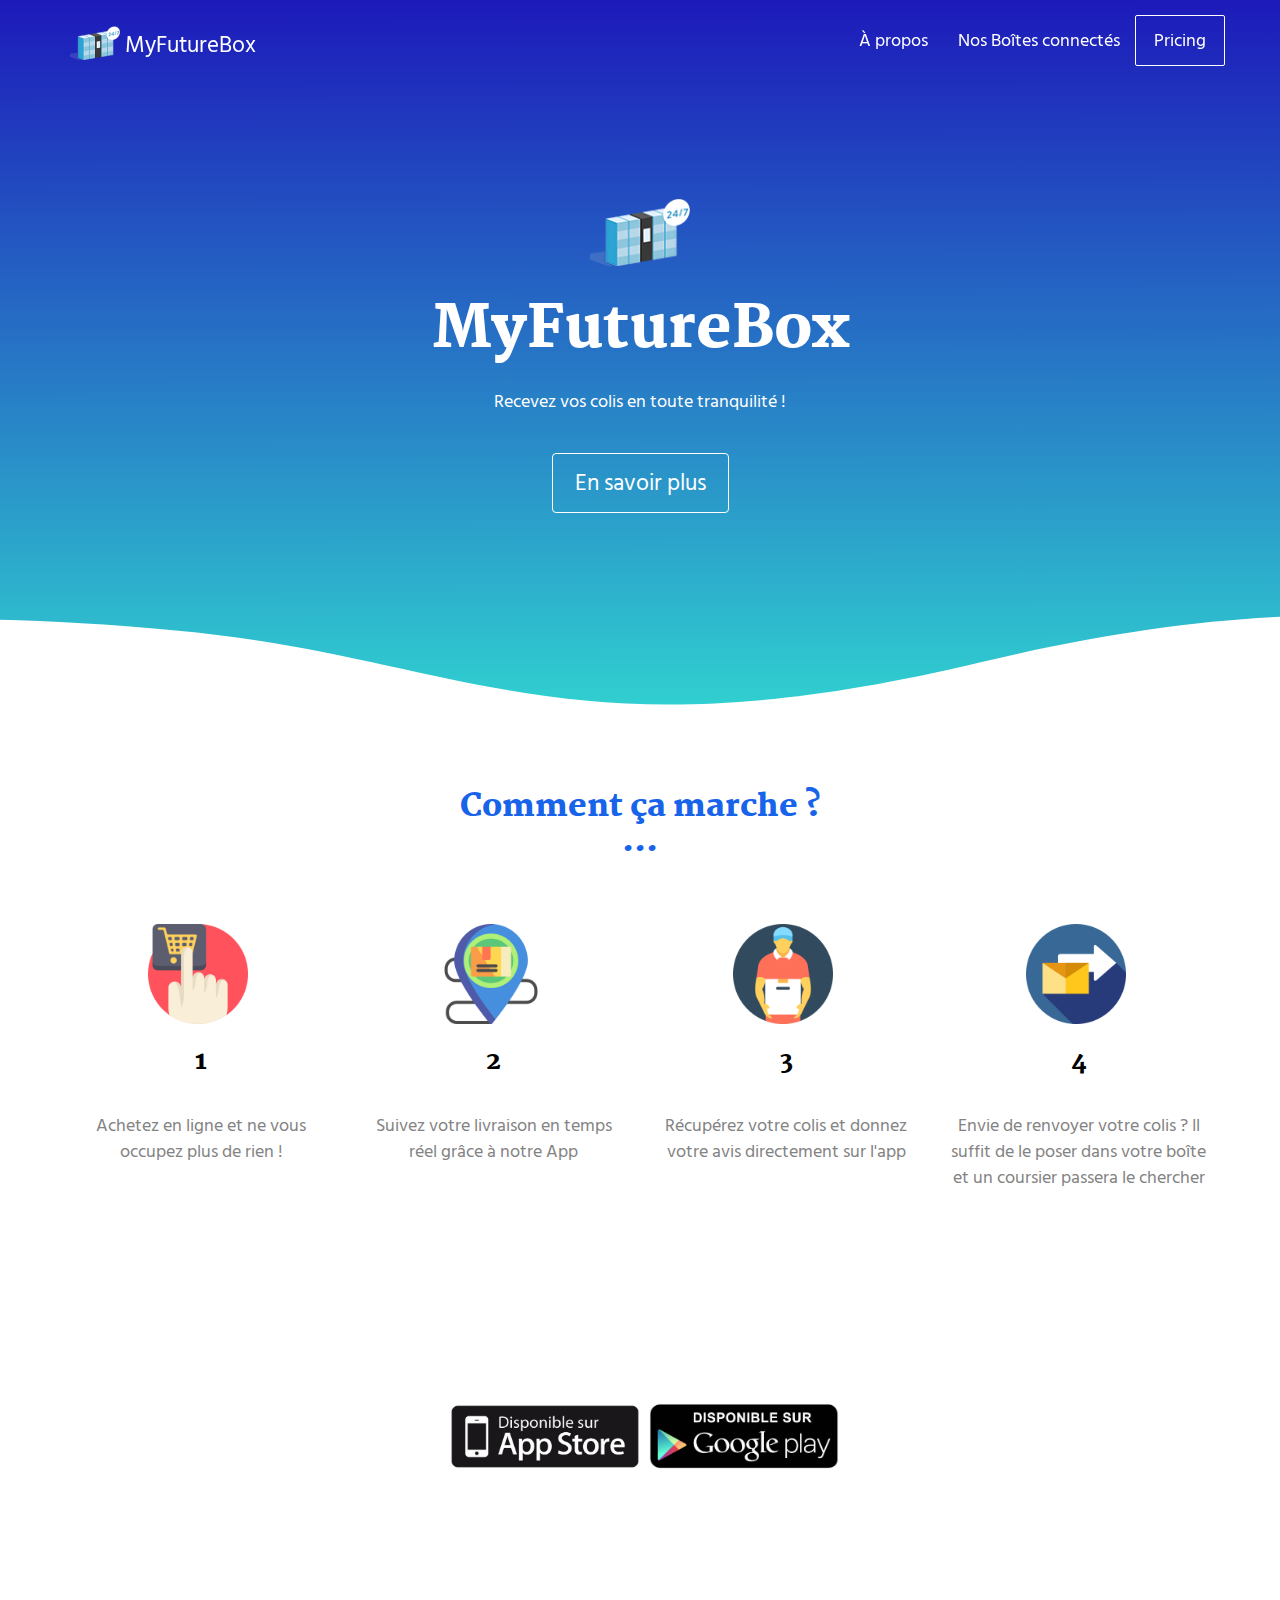
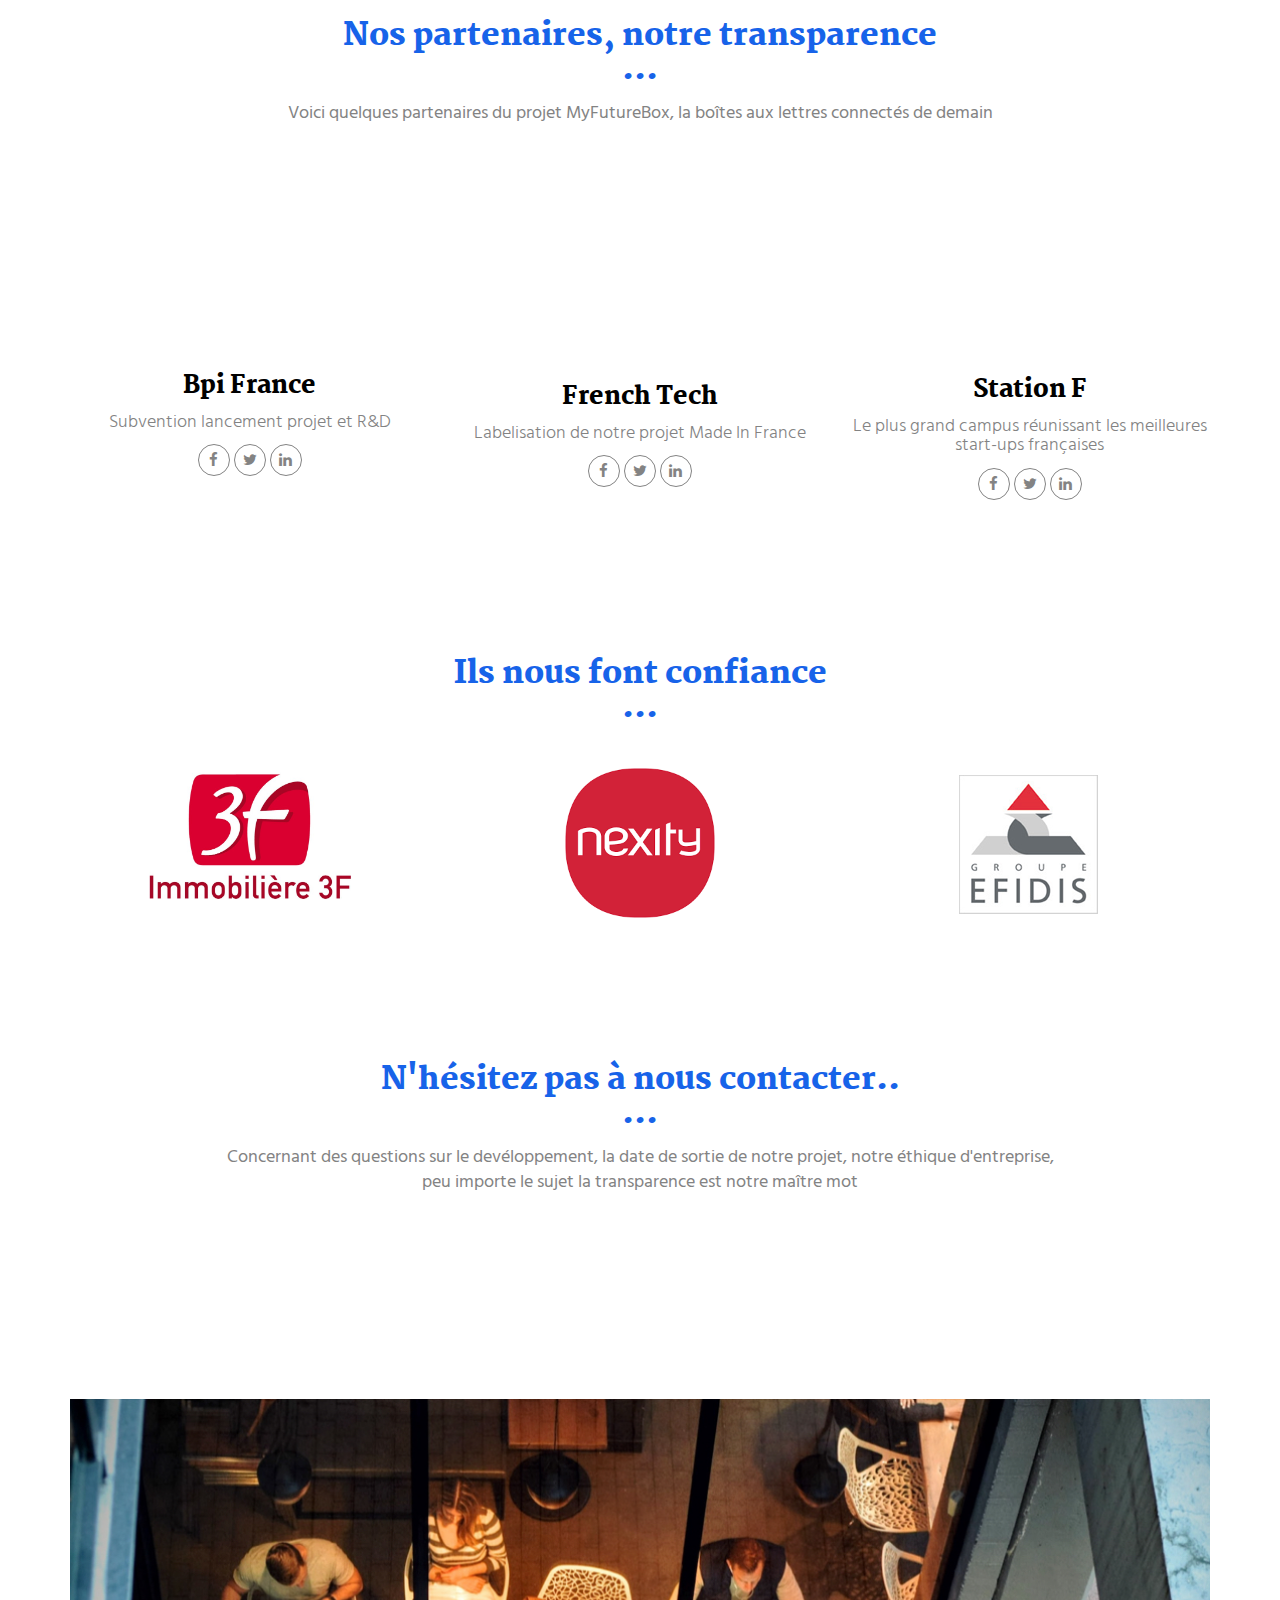
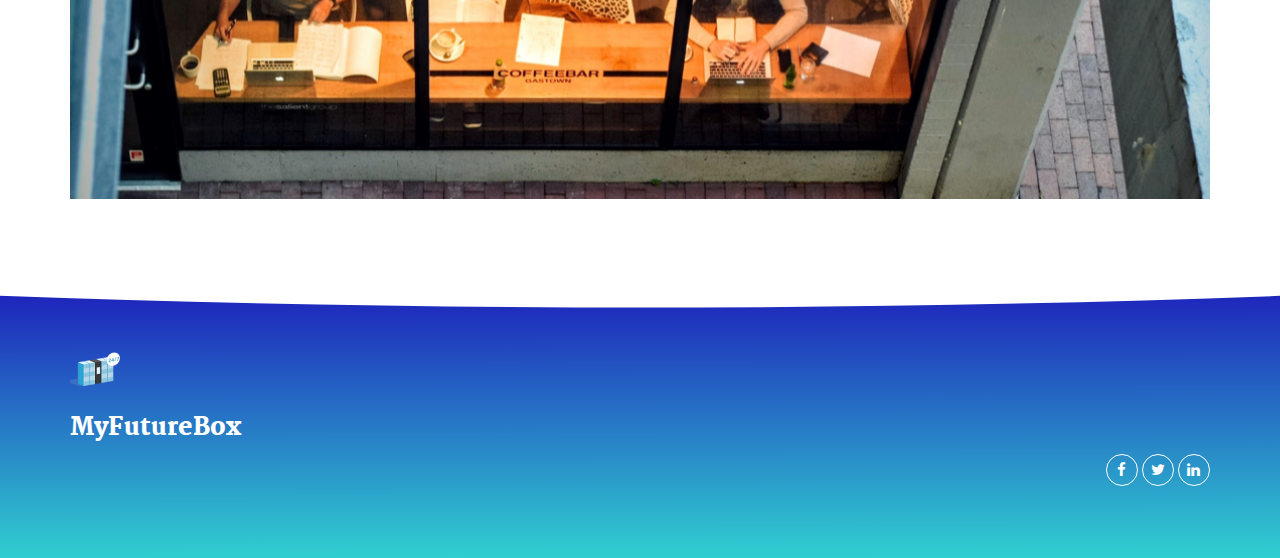
==== commit 66232a60: "image" ====
--- a/index.html
+++ b/index.html
@@ -122,6 +122,7 @@
           </div> 
       </div> 
           <div class="text-center" style="margin-top: 50px;">
+            <img src="assets/images/iphonex3.png" alt="" style="width: 900px;">
             <img src="assets/images/appstore.jpg" alt="" style="width: 200px;">
             <img src="assets/images/google.jpg" alt="" style="width: 190px;">
         </div>  
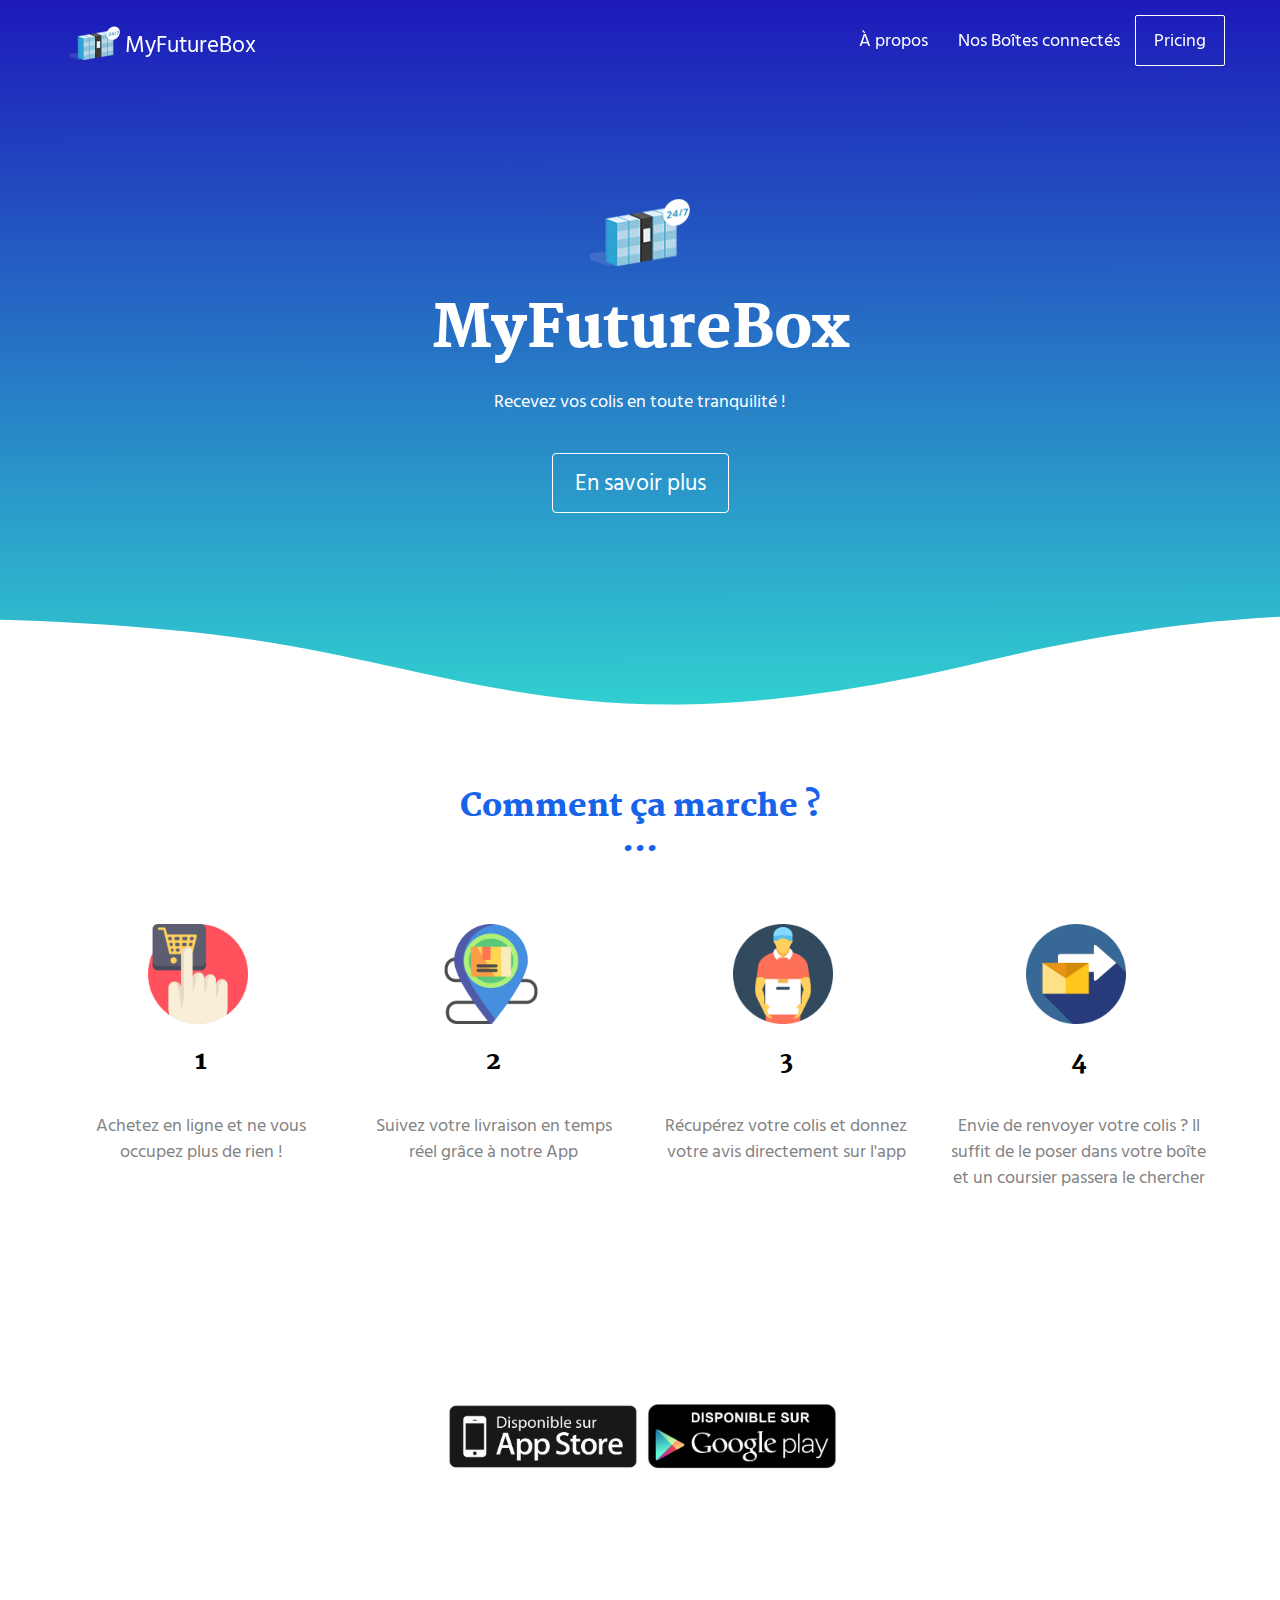
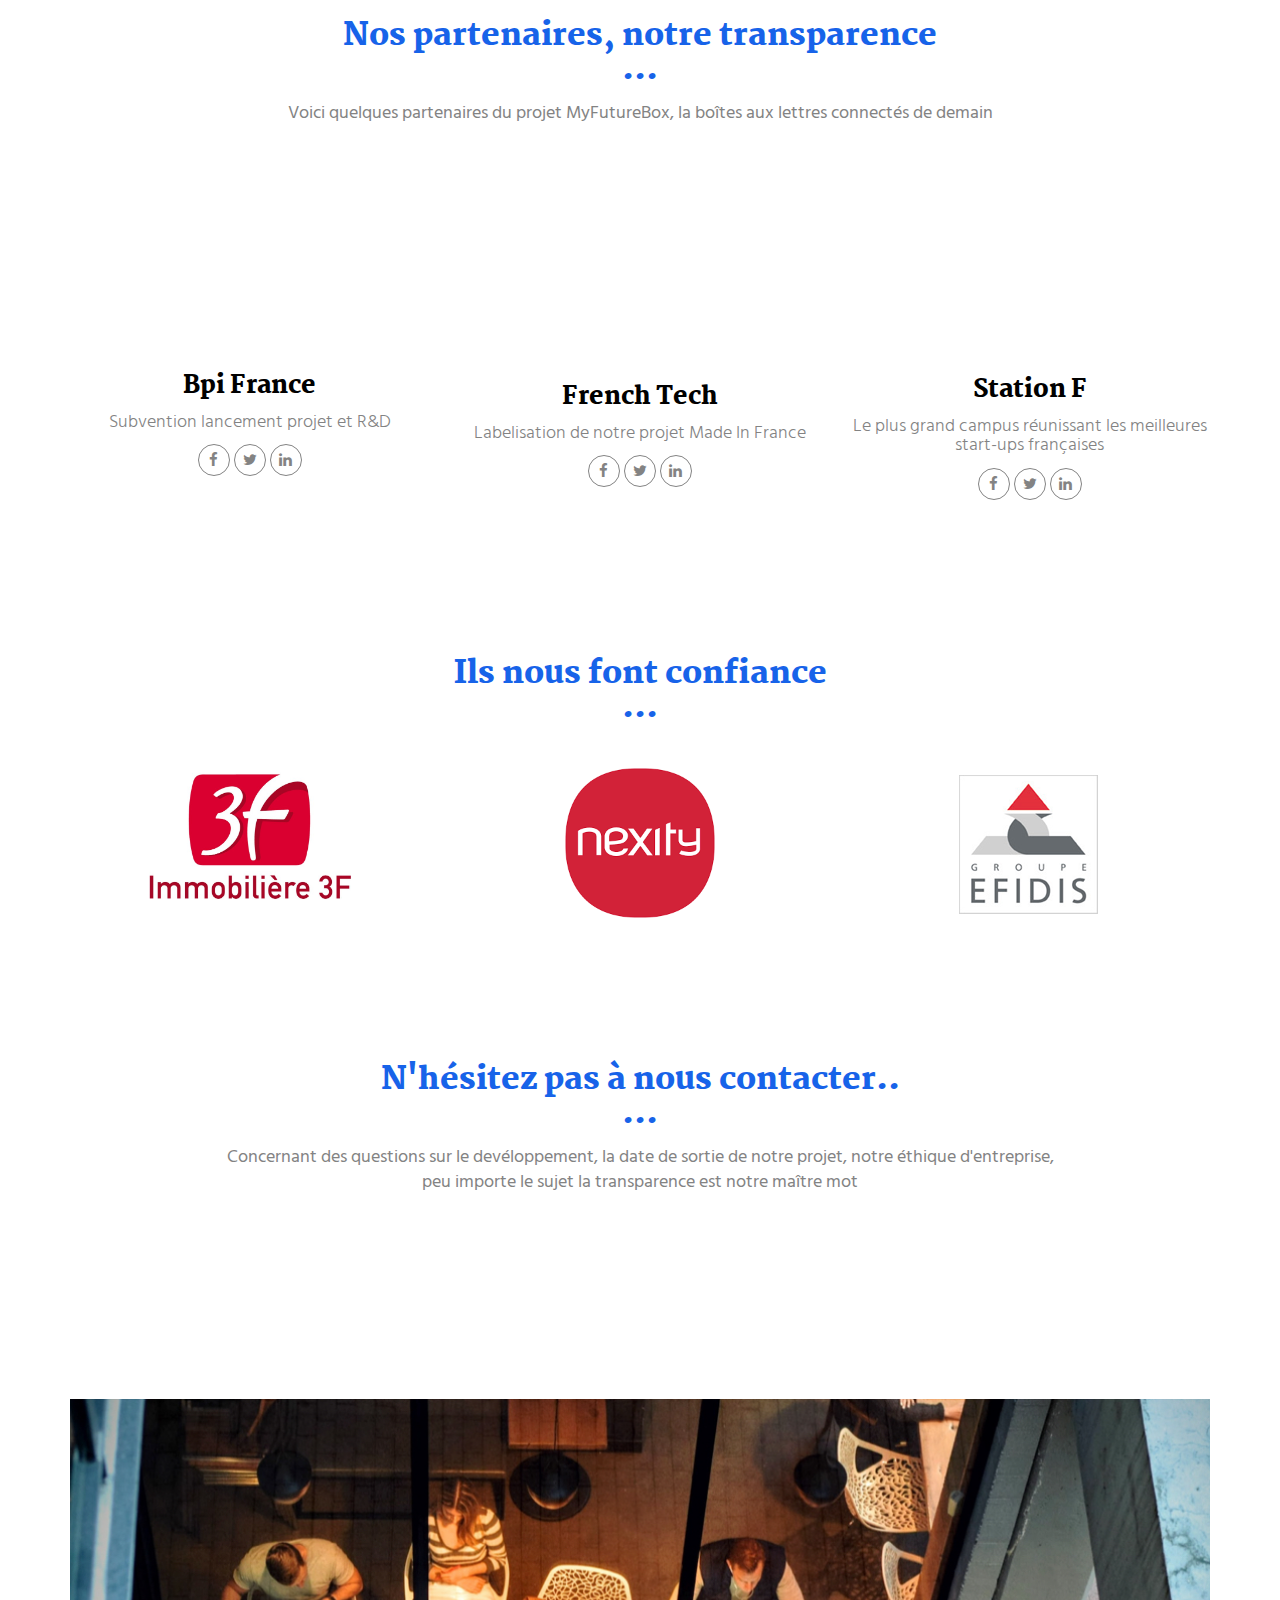
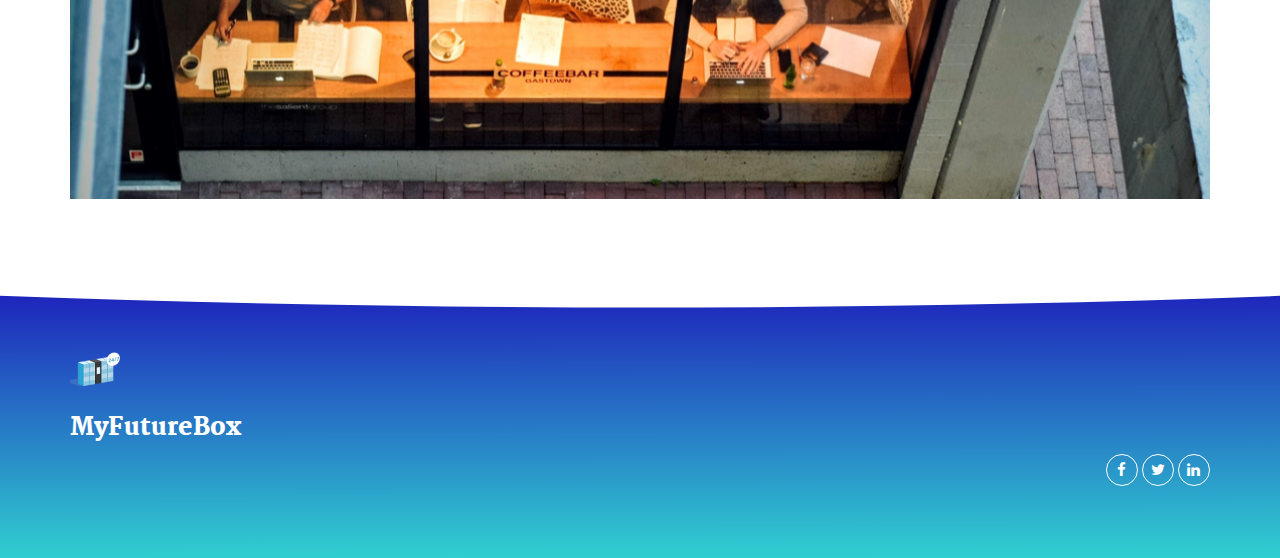
==== commit 190e380a: "changed path" ====
--- a/index.html
+++ b/index.html
@@ -118,13 +118,12 @@
     <div class="container">
       <div class="row">      
           <div class="col-xs-12 col-md-5 col-md-offset-1">
-            <img src="assets/images/iphonex3.png" alt="" style="width: 900px;">
+            <img src="./assets/images/iphonex3.png" alt="" style="width: 900px;">
           </div> 
       </div> 
           <div class="text-center" style="margin-top: 50px;">
-            <img src="assets/images/iphonex3.png" alt="" style="width: 900px;">
-            <img src="assets/images/appstore.jpg" alt="" style="width: 200px;">
-            <img src="assets/images/google.jpg" alt="" style="width: 190px;">
+            <img src="./assets/images/appstore.jpg" alt="" style="width: 200px;">
+            <img src="./assets/images/google.jpg" alt="" style="width: 190px;">
         </div>  
     </div>
   </div>
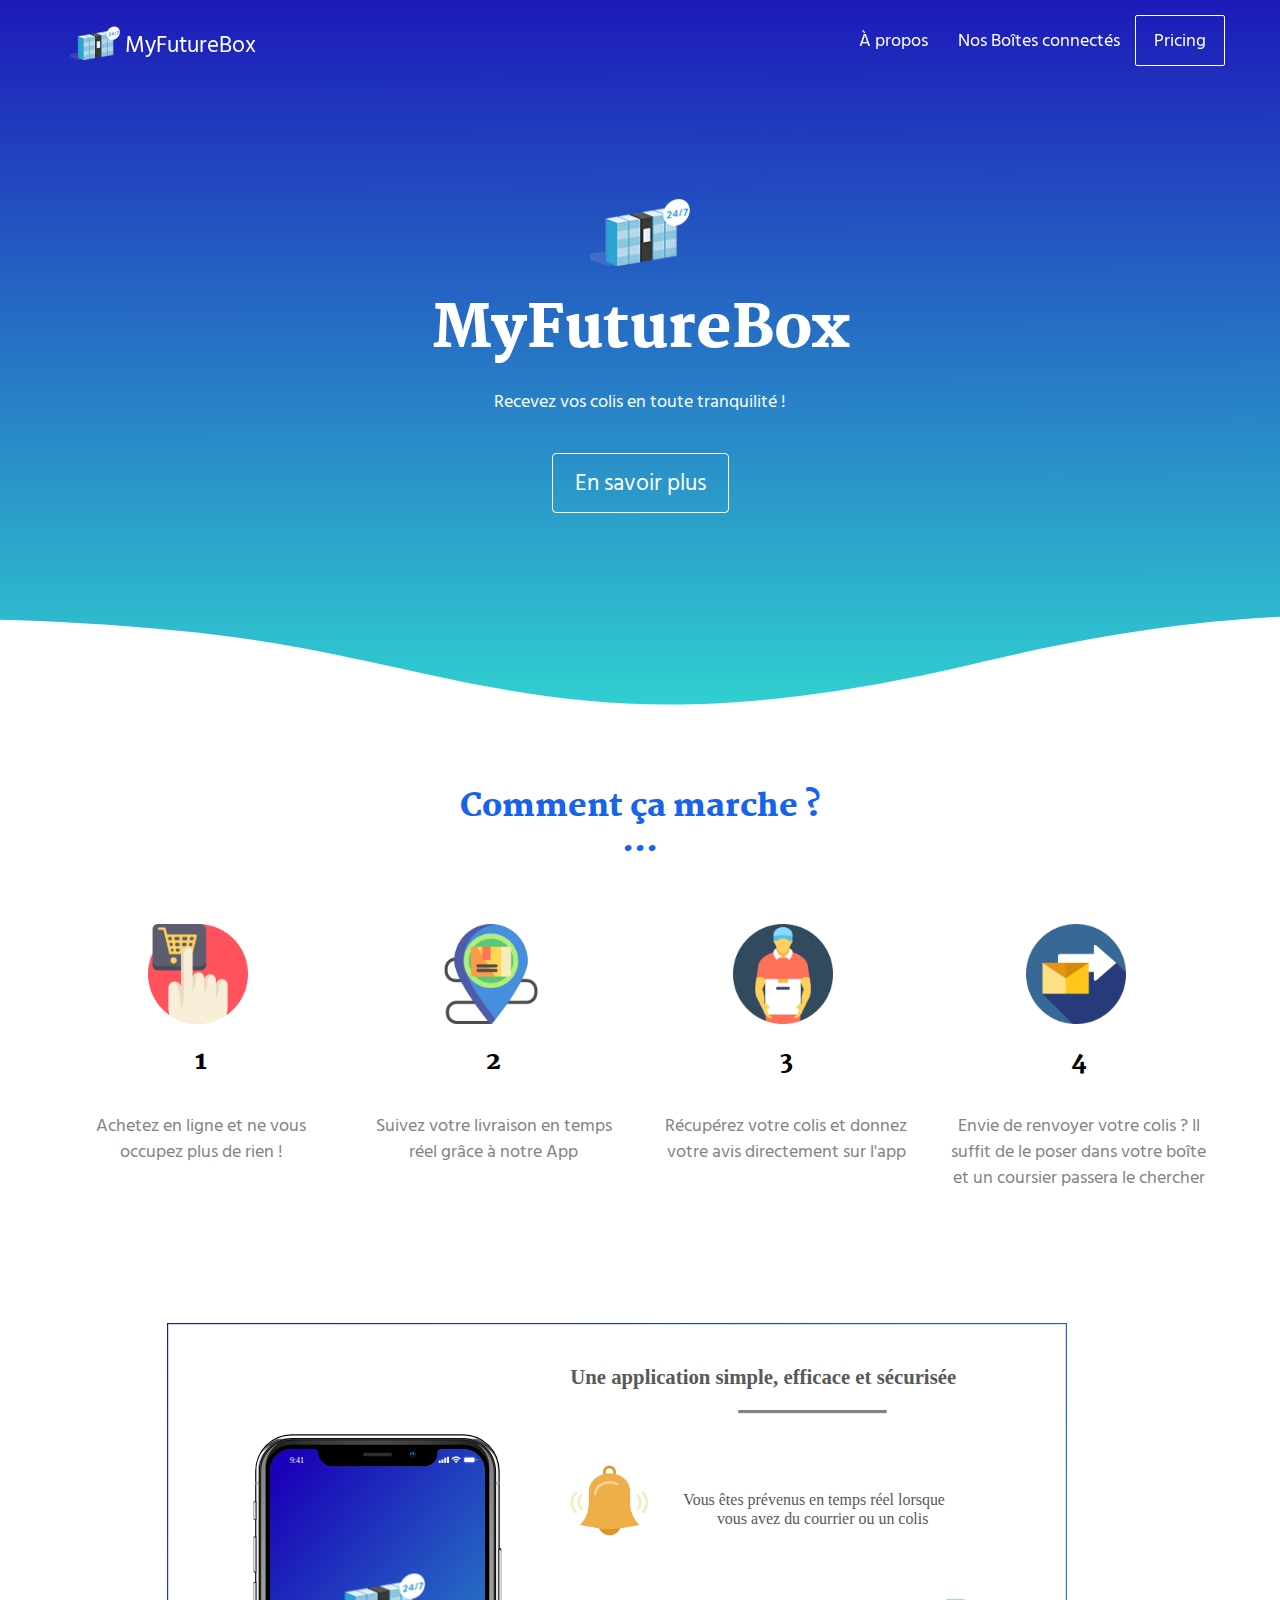
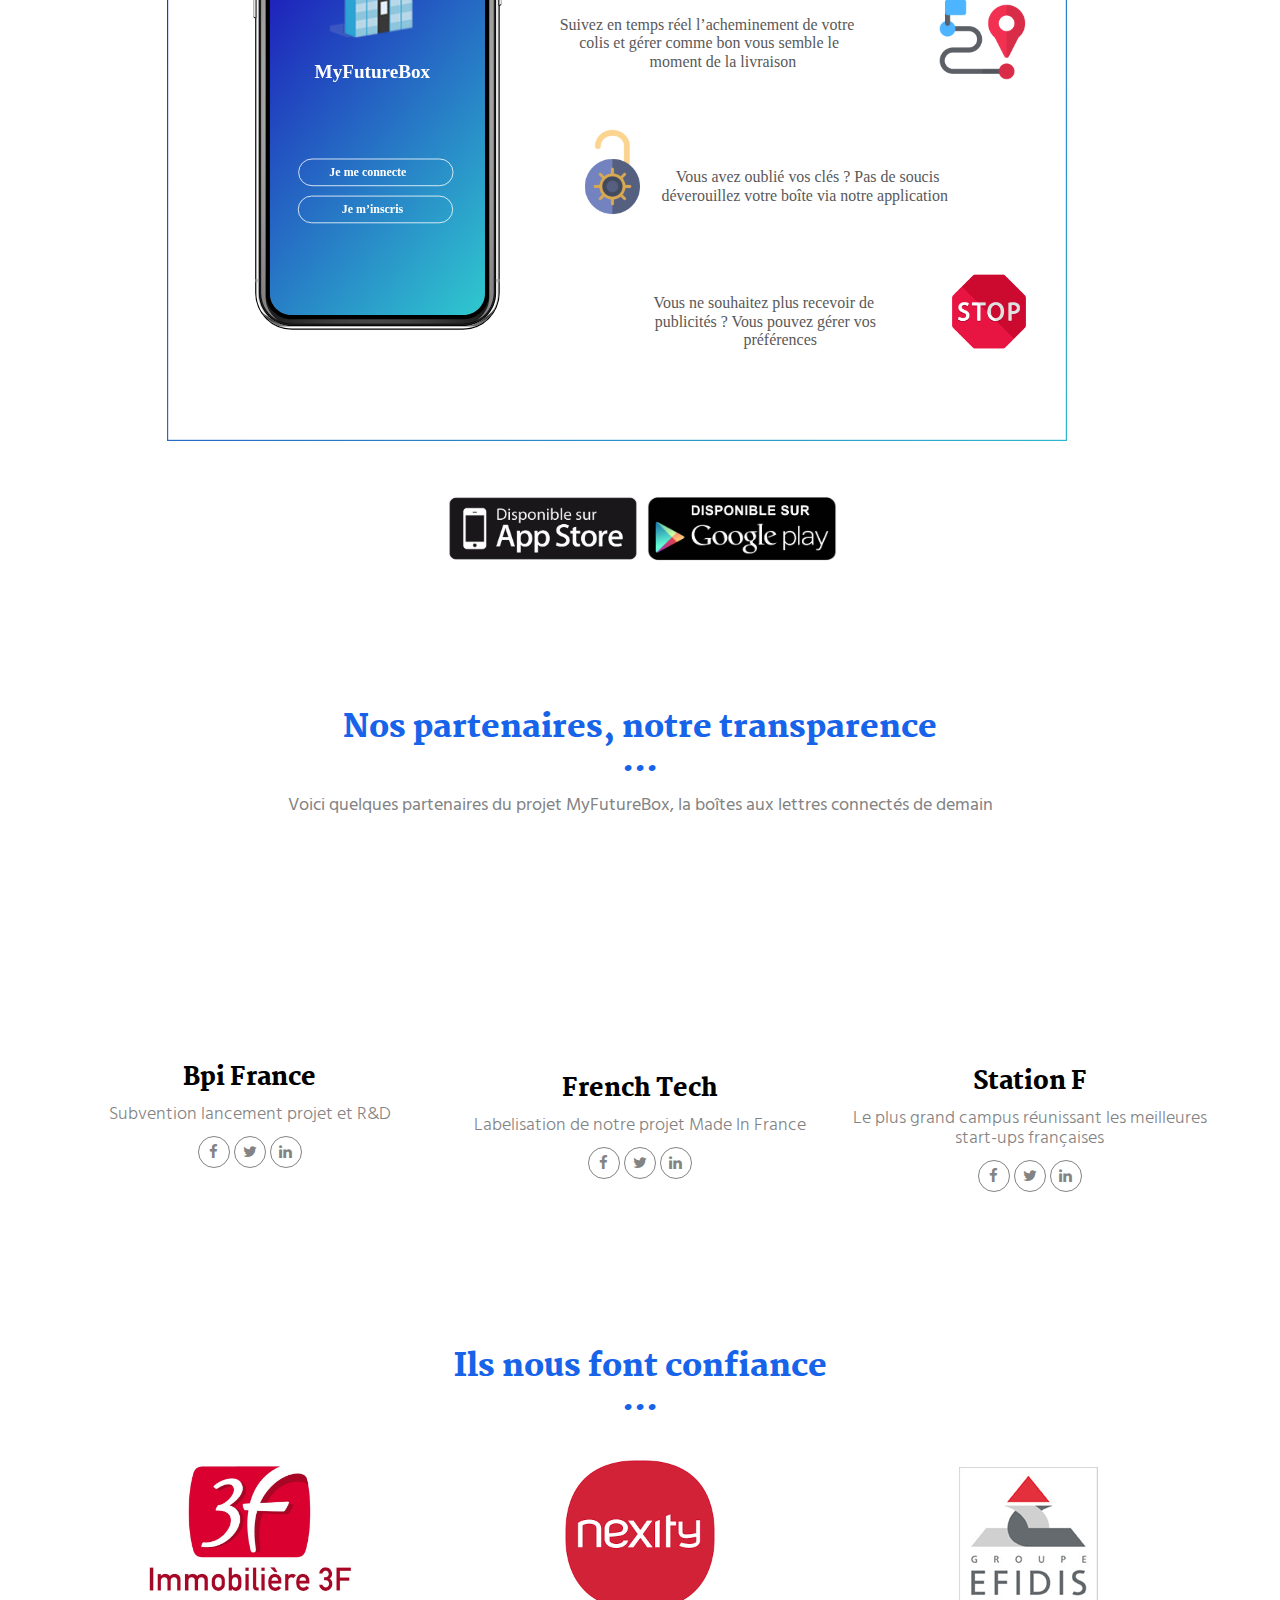
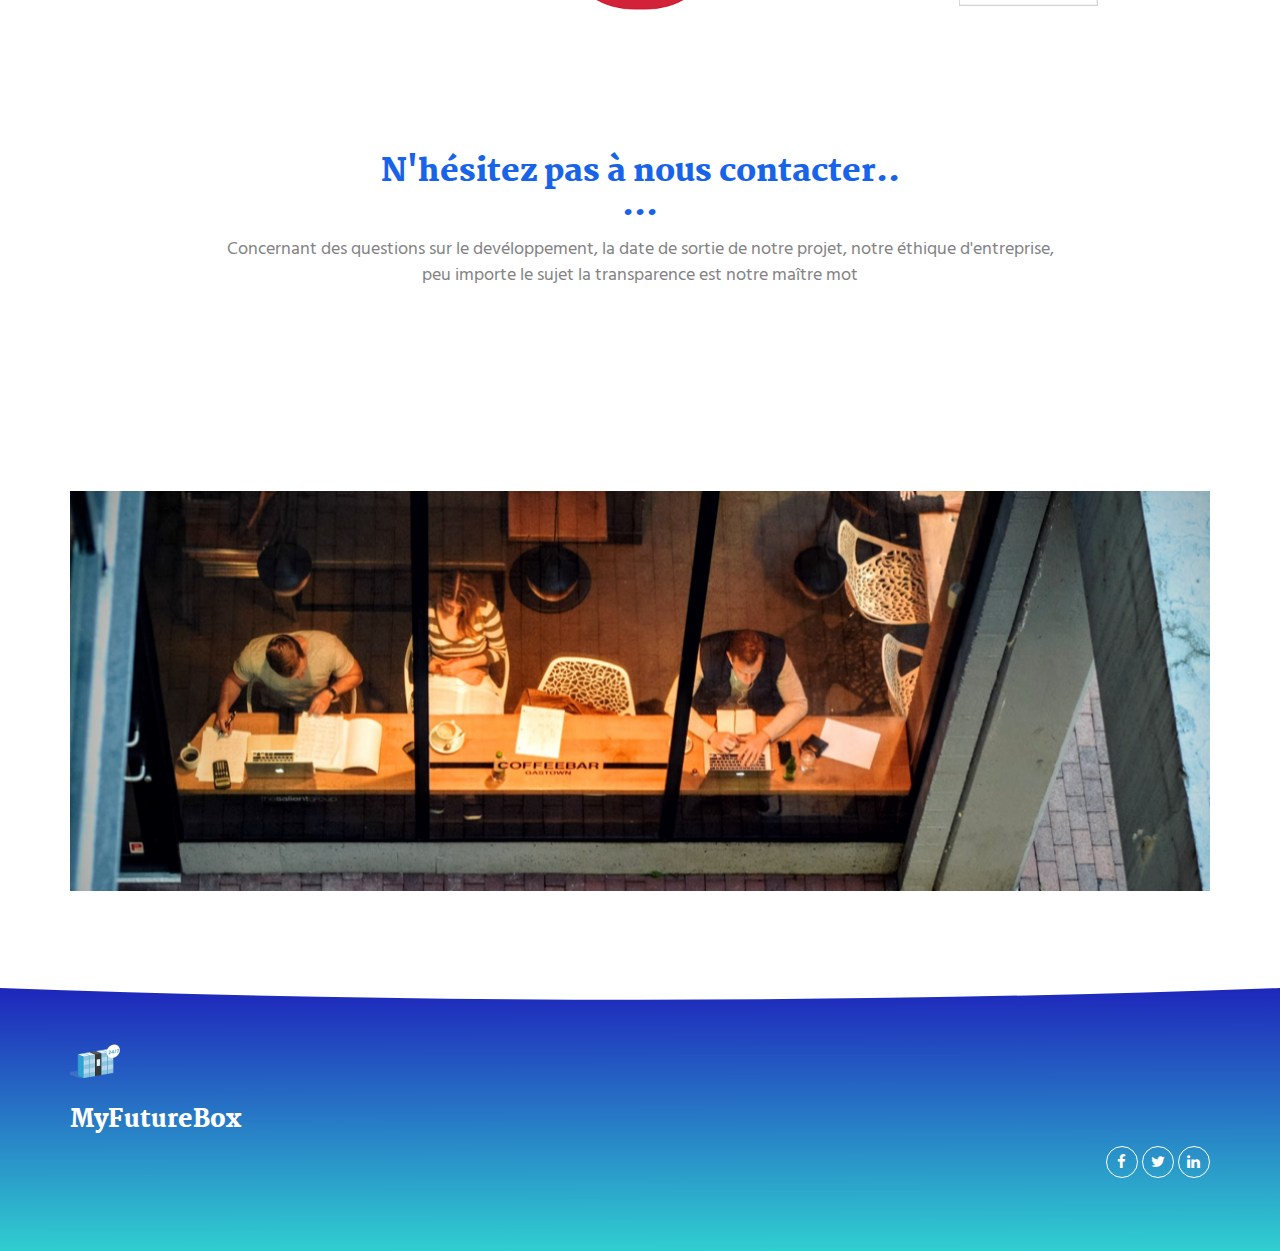
==== commit 51d2027b: "svg" ====
--- a/index.html
+++ b/index.html
@@ -118,7 +118,7 @@
     <div class="container">
       <div class="row">      
           <div class="col-xs-12 col-md-5 col-md-offset-1">
-            <img src="./assets/images/iphonex3.png" alt="" style="width: 900px;">
+            <img src="iphoneX.svg" alt="" style="width: 900px;">
           </div> 
       </div> 
           <div class="text-center" style="margin-top: 50px;">
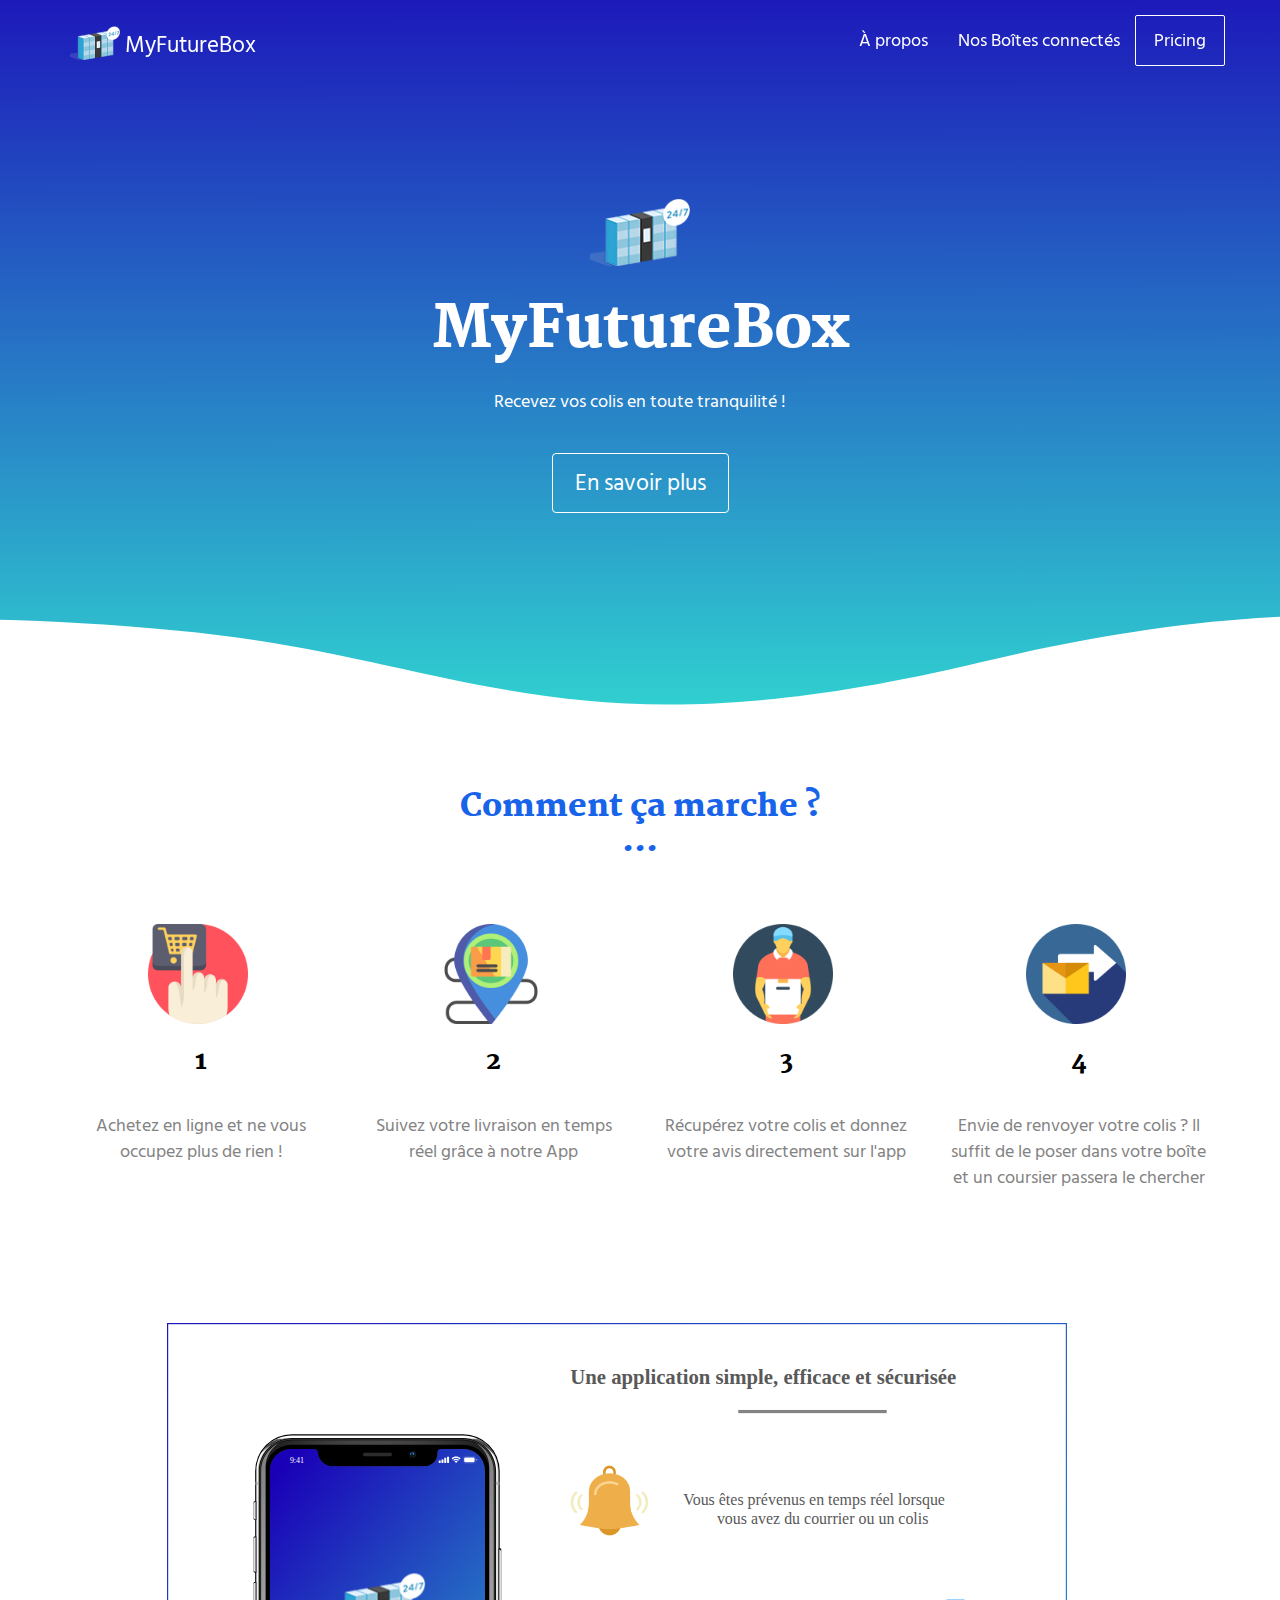
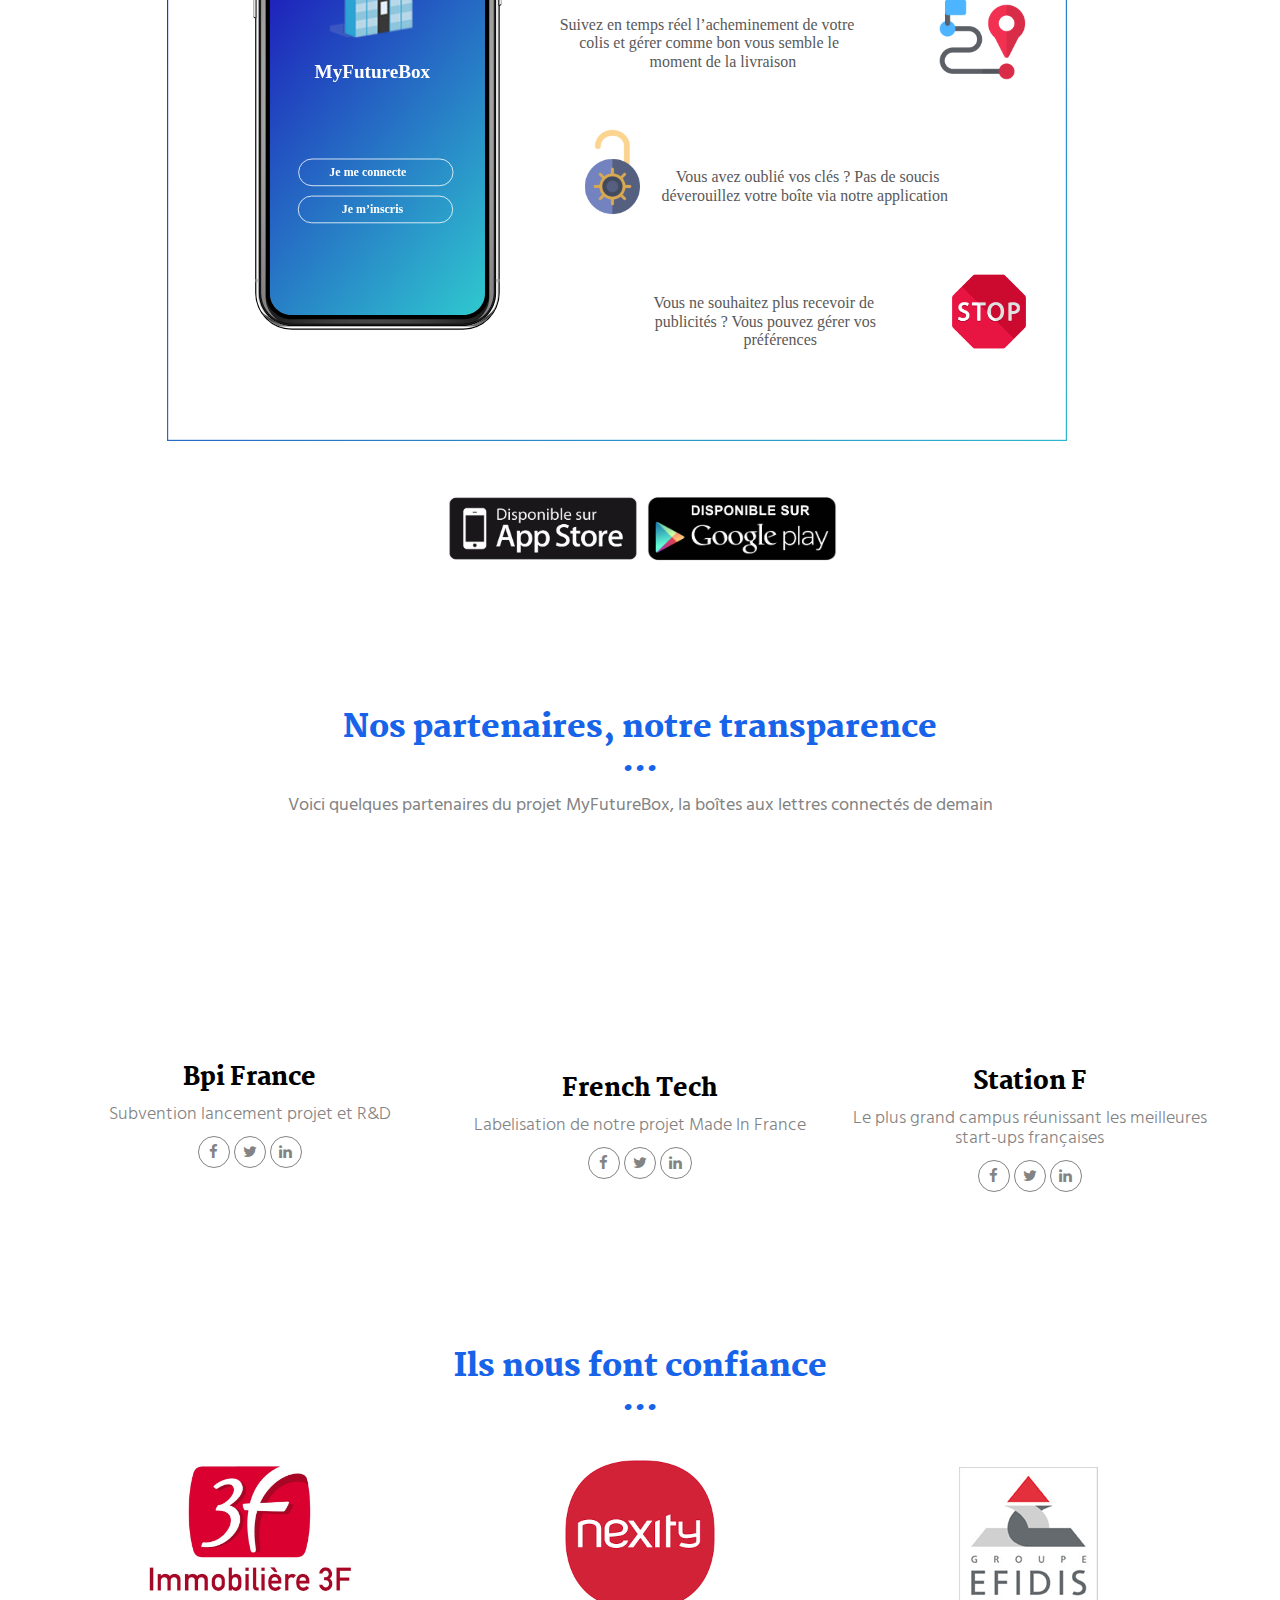
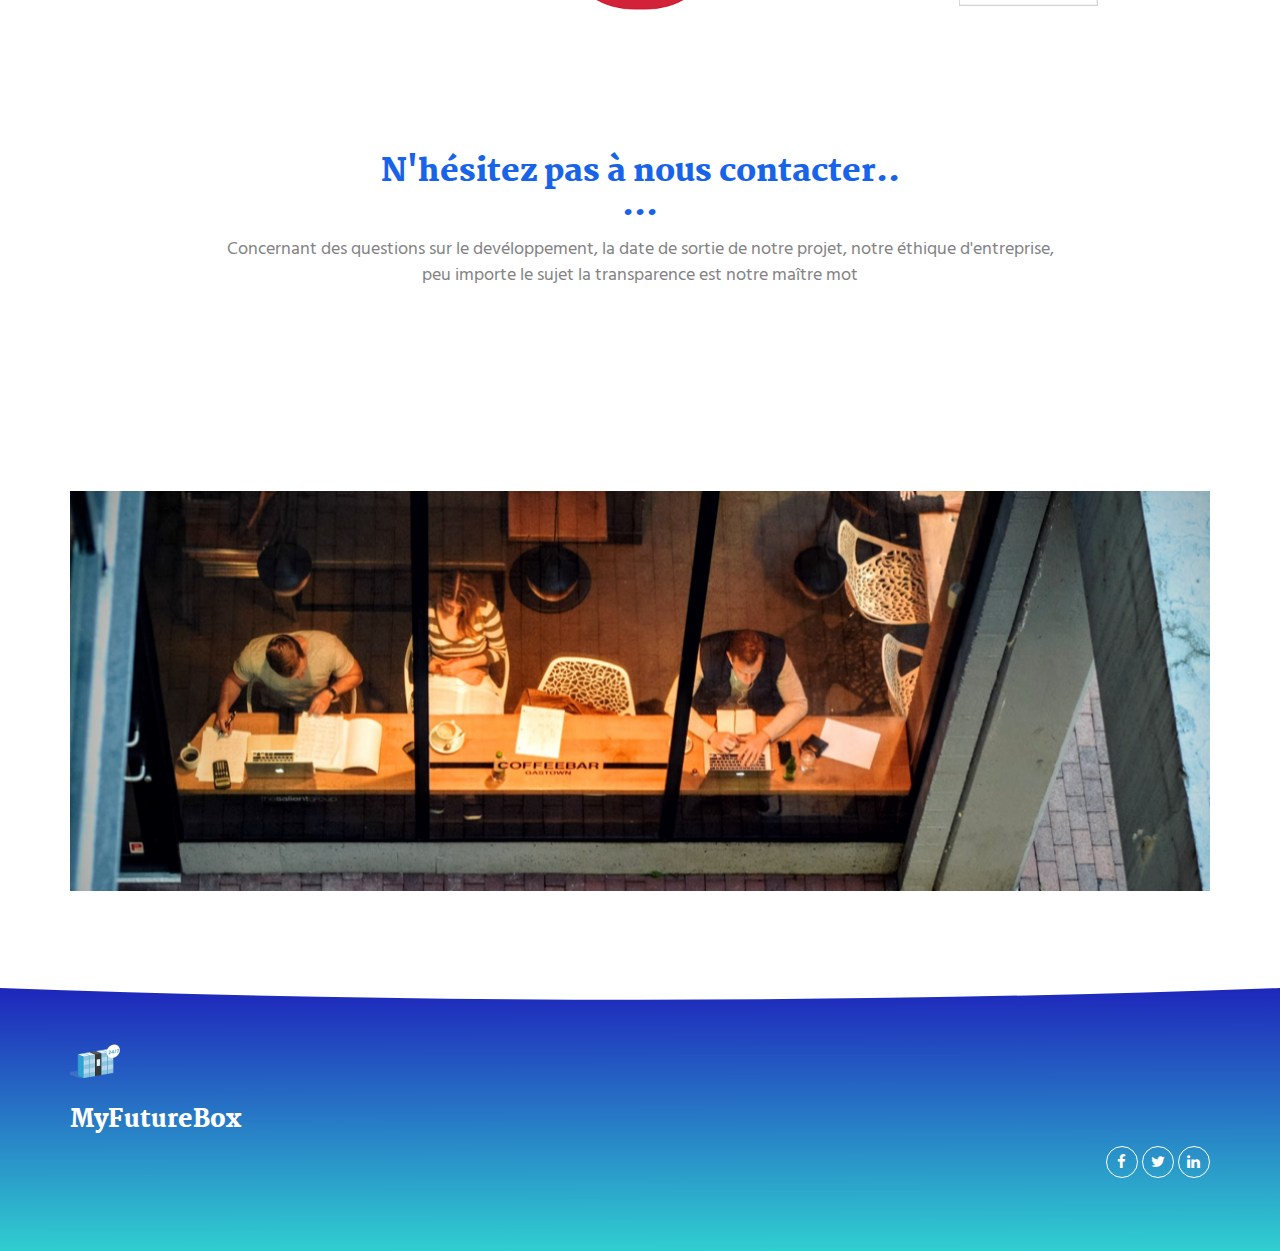
==== commit 124a5f47: "added pages" ====
--- a/index.html
+++ b/index.html
@@ -20,7 +20,7 @@
 
 
   <title>MyFutureBox</title>
-  <link rel="icon" type="image/png" href="assets/images/h23.png" />
+  <link rel="icon" type="image/png" href="assets/images/h24.png" style="width: 50px;"/>
 
 <link href="./main.550dcf66.css" rel="stylesheet"></head>
 
@@ -128,8 +128,8 @@
     </div>
   </div>
 
-  <div class="section-container">
-    <div class="container text-center">
+  <div class="section-container" style="background: url('rectangle.svg'); background-repeat: no-repeat;" >
+    <div class="container text-center" >
       <div class="row section-container-spacer">
         <div class="col-xs-12 col-md-12">
           <h2>Nos partenaires, notre transparence</h2>
@@ -191,8 +191,9 @@
       </div>
     </div>
   </div>
-
-  <div class="section-container">
+</div>
+
+  <div class="section-container" >
     <div class="container text-center">
       <div class="row section-container-spacer">
         <div class="col-xs-12 col-md-12">
@@ -215,8 +216,6 @@
       </div>
     </div>
   </div>
- 
- 
   <div class="section-container contact-container">
     <div class="container">
       <div class="row">
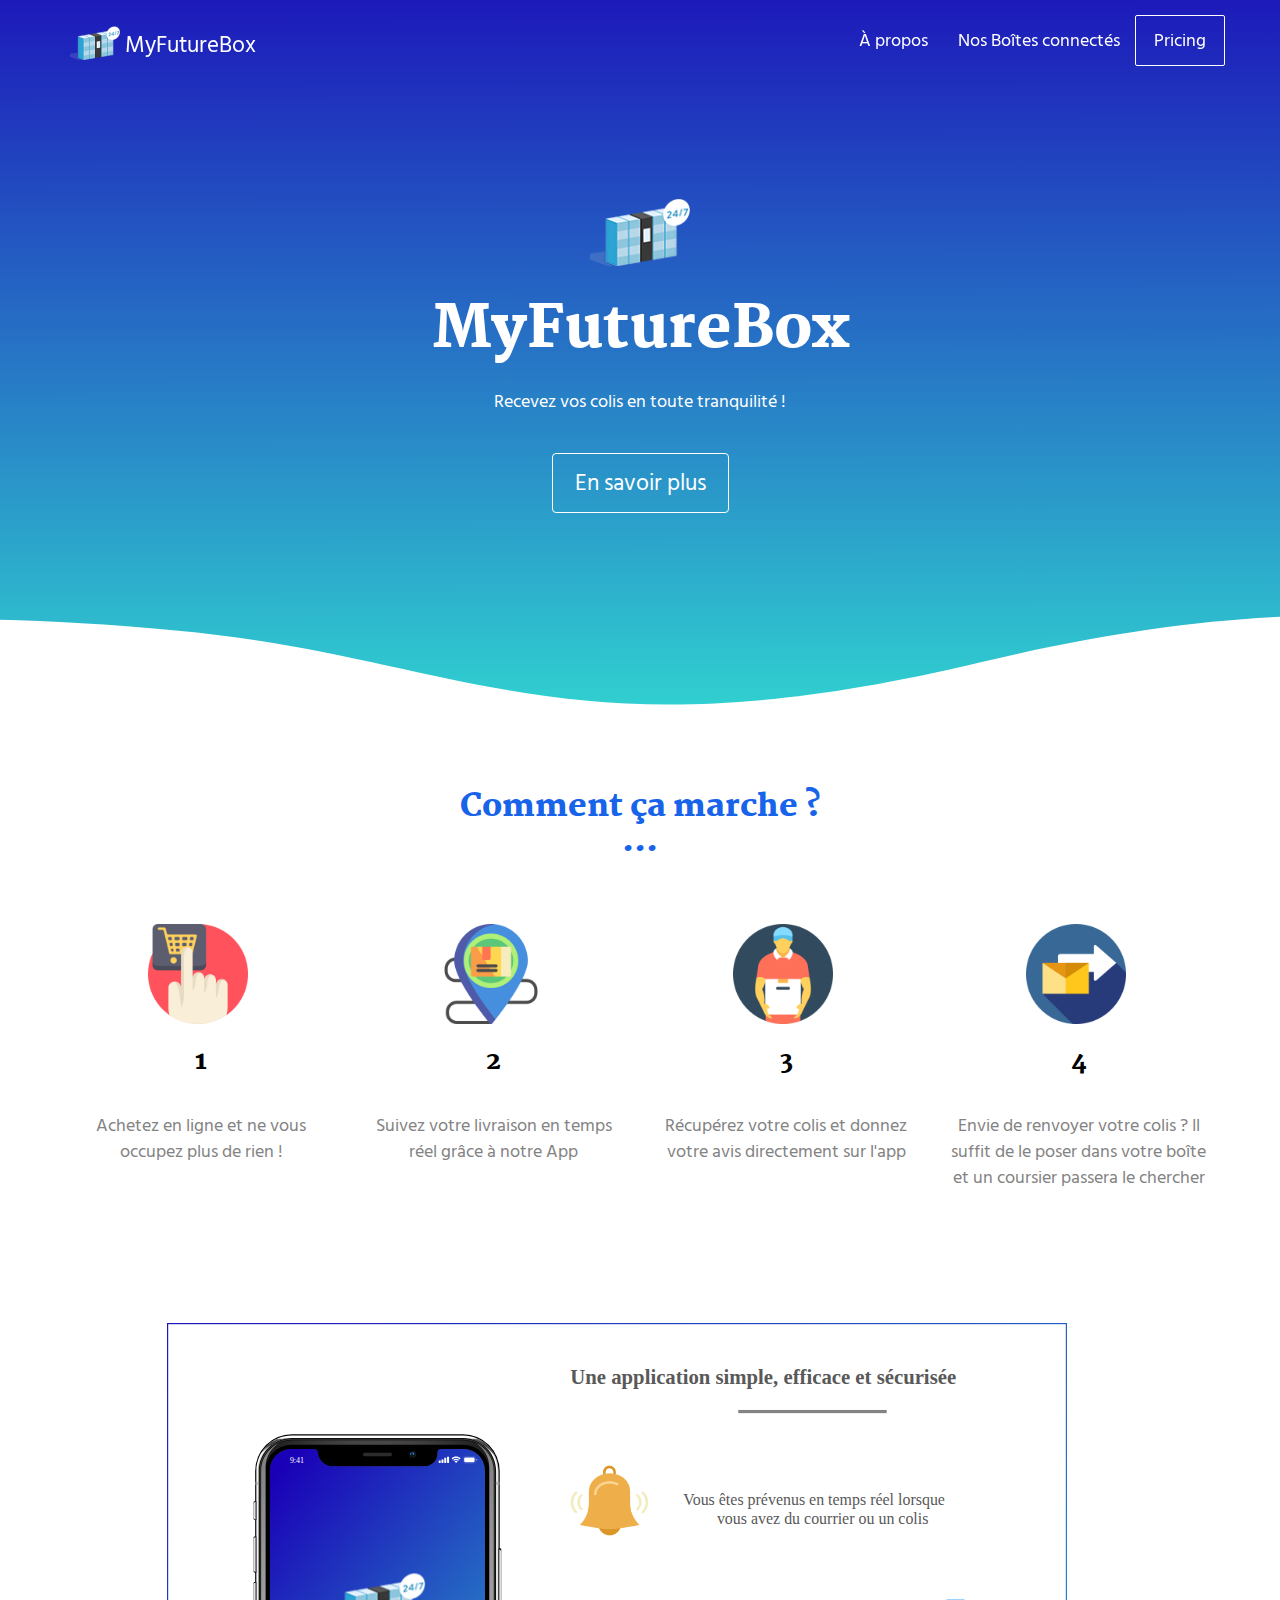
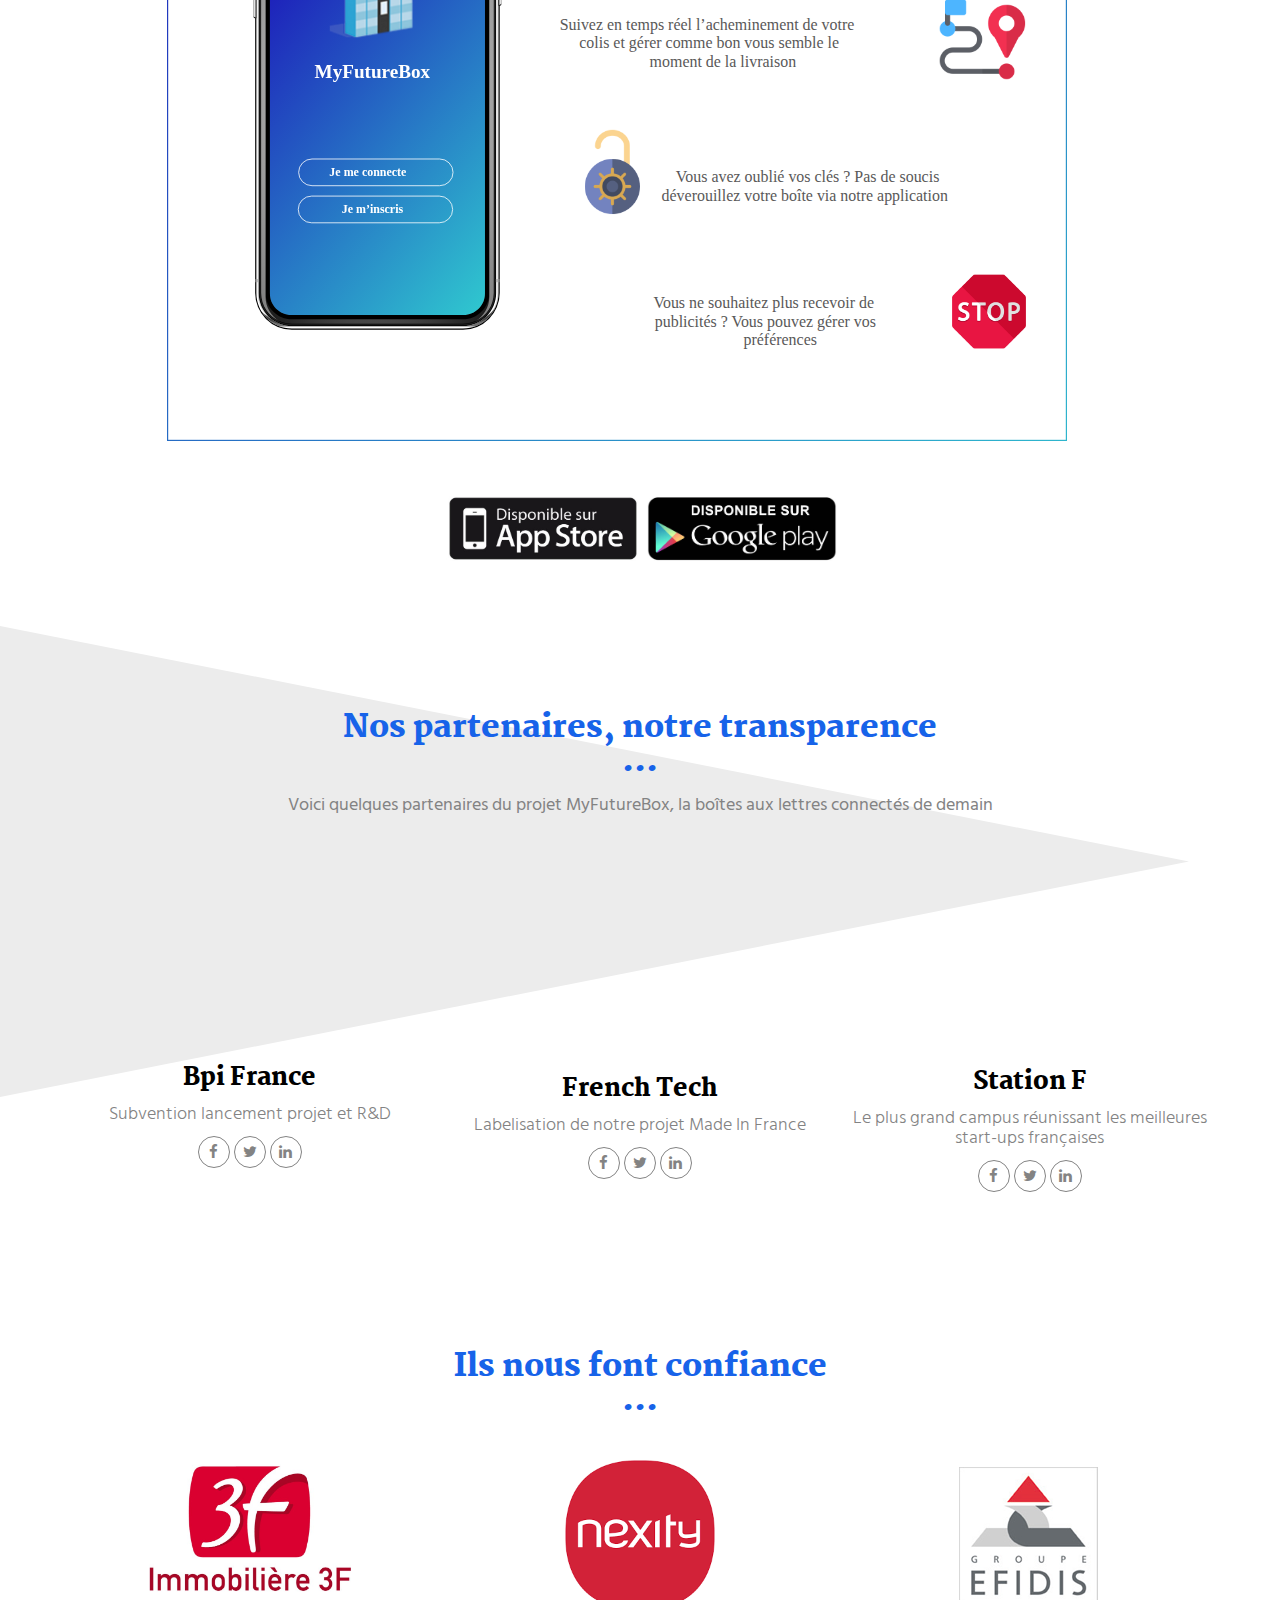
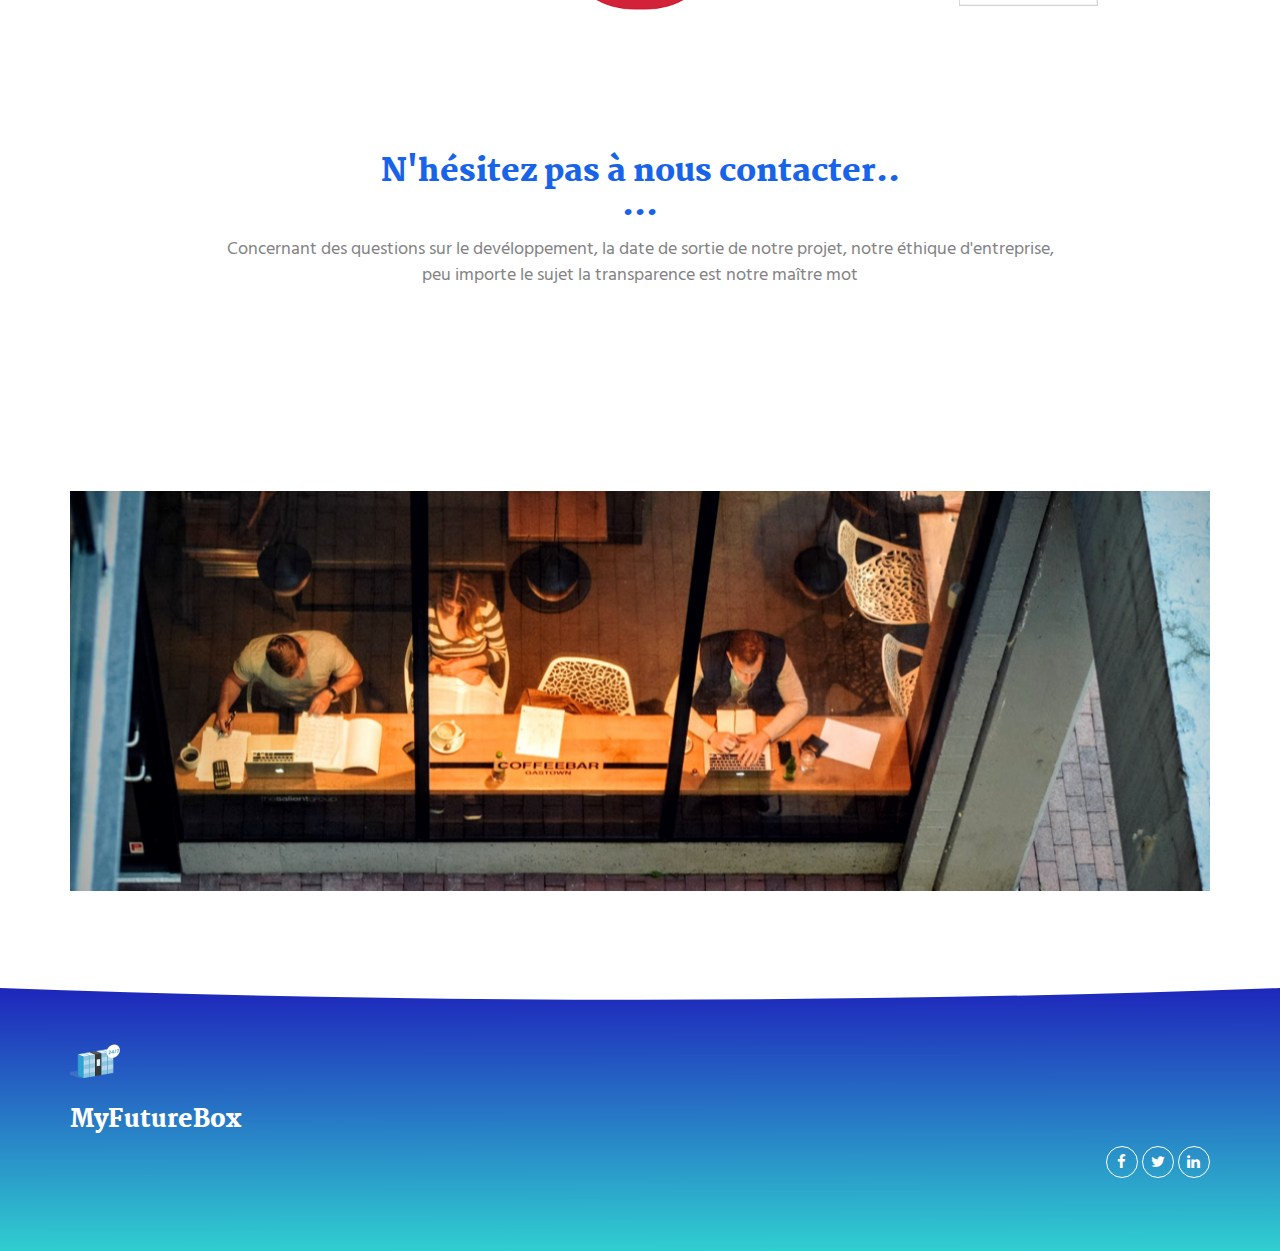
==== commit ec90ae70: "changed name" ====
--- a/index.html
+++ b/index.html
@@ -128,7 +128,7 @@
     </div>
   </div>
 
-  <div class="section-container" style="background: url('rectangle.svg'); background-repeat: no-repeat;" >
+  <div class="section-container" style="background: url('Rectangle.svg'); background-repeat: no-repeat;" >
     <div class="container text-center" >
       <div class="row section-container-spacer">
         <div class="col-xs-12 col-md-12">
